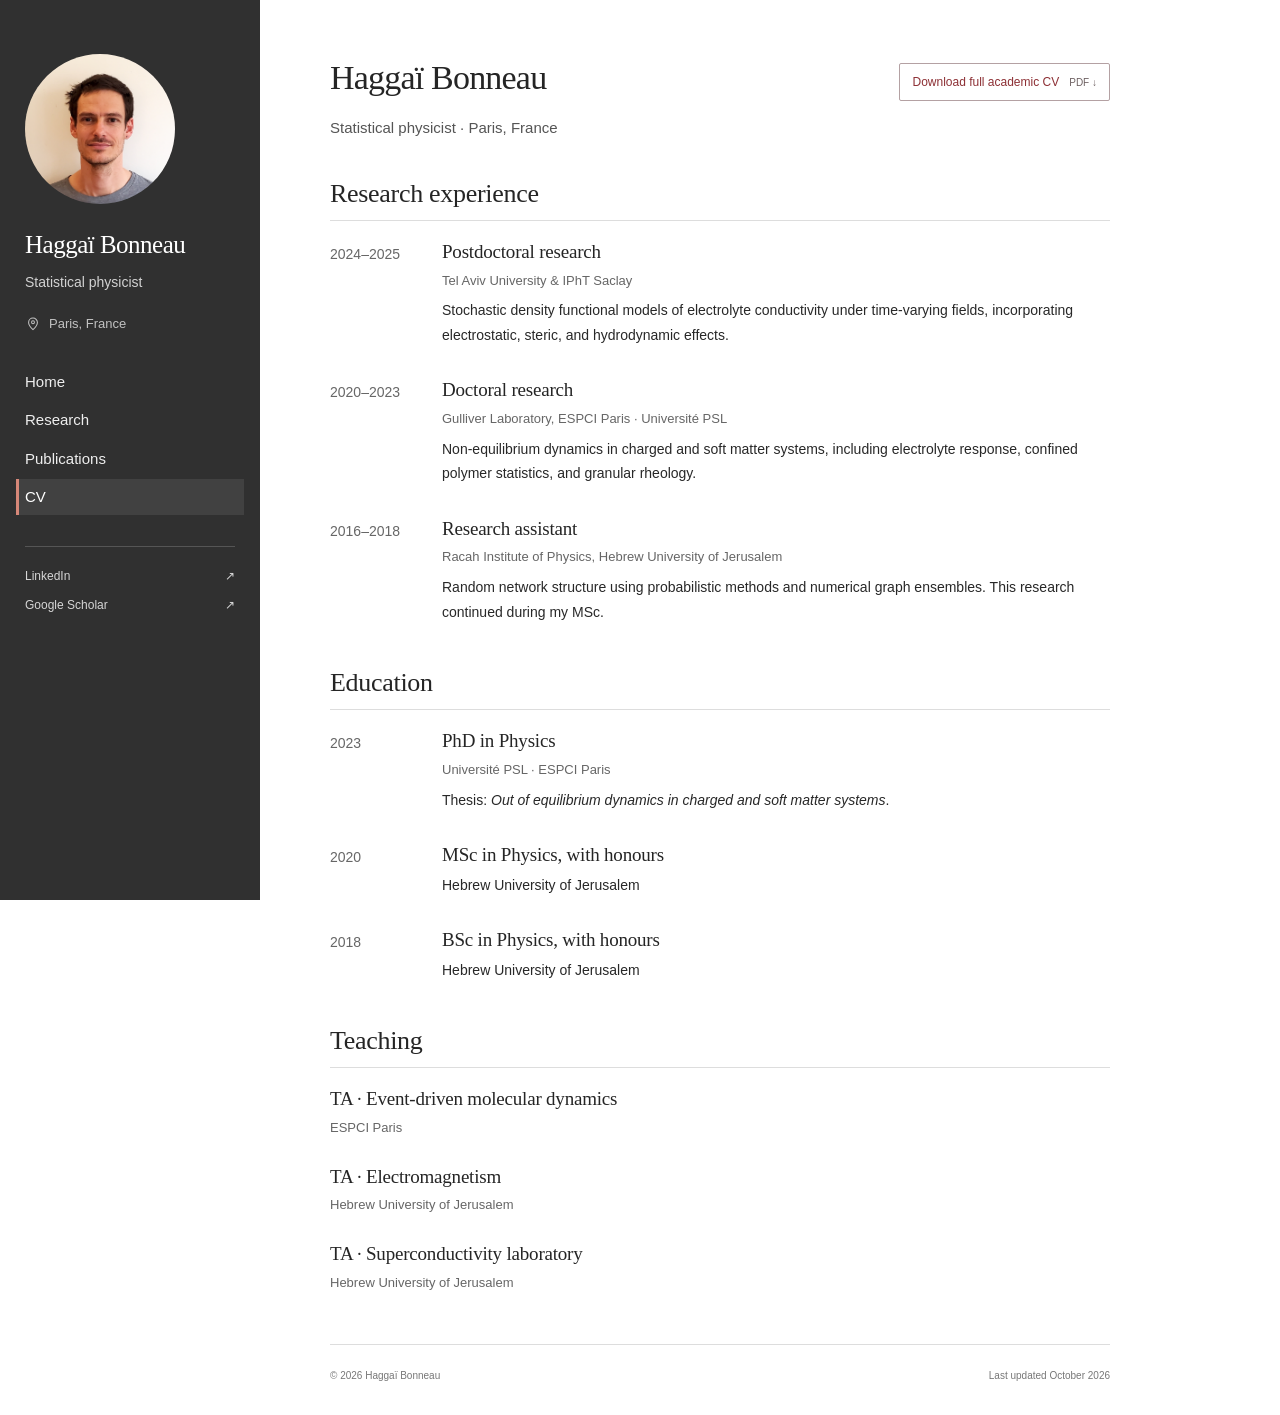
==== cv.html @ 11cf701d "Align desktop sidebar left and simplify teaching entries" ====
<!doctype html>
<html lang="en"><head><meta charset="utf-8"><meta name="viewport" content="width=device-width, initial-scale=1"><meta name="description" content="Haggaï Bonneau — physicist working on non-equilibrium statistical physics, stochastic processes, and soft matter. Research, publications, and CV."><meta name="theme-color" content="#303030"><title>Curriculum vitae | Haggaï Bonneau</title><link rel="icon" href="assets/favicon.svg" type="image/svg+xml"><link rel="stylesheet" href="style.css?v=20261020-sidebar-teaching"><link rel="canonical" href="https://haggai-bonneau.github.io/cv.html"><meta property="og:site_name" content="Haggaï Bonneau"><meta property="og:title" content="Curriculum vitae | Haggaï Bonneau"><meta property="og:url" content="https://haggai-bonneau.github.io/cv.html"><meta property="og:type" content="website"><meta property="og:image" content="https://haggai-bonneau.github.io/assets/portrait.jpg"><meta property="og:image:alt" content="Haggaï Bonneau"></head>
<body><a class="skip" href="#main">Skip to content</a><div class="site-shell"><aside class="sidebar"><a href="index.html" class="identity" aria-label="Haggaï Bonneau homepage"><img class="portrait" src="assets/portrait.jpg" width="1321" height="1331" alt="Haggaï Bonneau"><span class="name">Haggaï Bonneau</span></a><p class="role">Statistical physicist</p><p class="location"><svg viewBox="0 0 20 20" aria-hidden="true"><path d="M15.5 8c0 4-5.5 9-5.5 9S4.5 12 4.5 8a5.5 5.5 0 1 1 11 0Z"/><circle cx="10" cy="7.8" r="1.8"/></svg>Paris, France</p><nav aria-label="Main navigation"><a href="index.html">Home</a><a href="research.html">Research</a><a href="publications.html">Publications</a><a href="cv.html" aria-current="page">CV</a></nav><div class="sidebar-links"><a href="https://www.linkedin.com/in/haggai-bonneau" target="_blank" rel="noopener noreferrer">LinkedIn <span aria-hidden="true">↗</span></a><a href="https://scholar.google.com/citations?user=iTKDGOEAAAAJ&amp;hl=iw&amp;oi=ao" target="_blank" rel="noopener noreferrer">Google Scholar <span aria-hidden="true">↗</span></a></div></aside><div class="main-column"><main id="main"><section><div class="cv-heading"><h1>Haggaï Bonneau</h1><a class="download-button" href="assets/Haggai-Bonneau-Academic-CV.pdf" download="Haggai-Bonneau-Academic-CV.pdf">Download full academic CV <span class="pdf-label">PDF ↓</span></a></div><p class="intro">Statistical physicist · Paris, France<span class="print-contact"><br><a href="https://www.linkedin.com/in/haggai-bonneau">linkedin.com/in/haggai-bonneau</a></span></p><h2 class="cv-section">Research experience</h2><div class="timeline"><article><p class="period">2024–2025</p><div><h3>Postdoctoral research</h3><p class="institution">Tel Aviv University &amp; IPhT Saclay</p><p>Stochastic density functional models of electrolyte conductivity under time-varying fields, incorporating electrostatic, steric, and hydrodynamic effects.</p></div></article><article><p class="period">2020–2023</p><div><h3>Doctoral research</h3><p class="institution">Gulliver Laboratory, ESPCI Paris · Université PSL</p><p>Non-equilibrium dynamics in charged and soft matter systems, including electrolyte response, confined polymer statistics, and granular rheology.</p></div></article><article><p class="period">2016–2018</p><div><h3>Research assistant</h3><p class="institution">Racah Institute of Physics, Hebrew University of Jerusalem</p><p>Random network structure using probabilistic methods and numerical graph ensembles. This research continued during my MSc.</p></div></article></div><h2 class="cv-section">Education</h2><div class="timeline"><article><p class="period">2023</p><div><h3>PhD in Physics</h3><p class="institution">Université PSL · ESPCI Paris</p><p>Thesis: <i>Out of equilibrium dynamics in charged and soft matter systems</i>.</p></div></article><article><p class="period">2020</p><div><h3>MSc in Physics, with honours</h3><p>Hebrew University of Jerusalem</p></div></article><article><p class="period">2018</p><div><h3>BSc in Physics, with honours</h3><p>Hebrew University of Jerusalem</p></div></article></div><h2 class="cv-section">Teaching</h2><div class="timeline teaching-timeline"><article><div><h3>TA · Event-driven molecular dynamics</h3><p class="institution">ESPCI Paris</p></div></article><article><div><h3>TA · Electromagnetism</h3><p class="institution">Hebrew University of Jerusalem</p></div></article><article><div><h3>TA · Superconductivity laboratory</h3><p class="institution">Hebrew University of Jerusalem</p></div></article></div></section></main><footer><span>© 2026 Haggaï Bonneau</span><span>Last updated October 2026</span></footer></div></div><script src="script.js"></script></body></html>
---- style.css ----
:root{--ink:#303934;--muted:#6d756f;--accent:#35685d;--line:#e1e6e0;--paper:#fff;--side:#f6f8f5;--serif:Georgia,'Times New Roman',serif}*{box-sizing:border-box}html{scroll-behavior:smooth;scroll-padding-top:32px}body{margin:0;color:var(--ink);background:var(--paper);font-family:-apple-system,BlinkMacSystemFont,'Segoe UI',sans-serif;font-size:15px;line-height:1.75;-webkit-font-smoothing:antialiased}a{color:var(--accent);text-decoration-thickness:1px;text-underline-offset:4px}a:hover{color:#1b493d;text-decoration:underline}a:focus-visible,button:focus-visible{outline:2px solid var(--accent);outline-offset:5px;border-radius:2px}p{margin:0 0 17px}strong{font-weight:600}svg{display:block}.site-shell{display:grid;grid-template-columns:260px minmax(0,800px);max-width:1160px;margin:0 auto;min-height:100vh;padding:0 42px;gap:66px}.sidebar{position:sticky;top:0;align-self:start;padding:65px 30px 40px 22px;min-height:100vh;background:var(--side);border-left:1px solid #f0f2ed;border-right:1px solid #f0f2ed}.identity{display:block;color:var(--ink);text-decoration:none}.identity:hover{text-decoration:none}.avatar{position:relative;width:142px;height:142px;margin:0 0 25px;border:1px solid #d8e2d7;border-radius:50%;display:flex;align-items:center;justify-content:center;background:#eaf0e7;color:#52705c;font-family:var(--serif);font-size:48px;letter-spacing:-3px;box-shadow:0 0 0 7px #f0f4ed}.avatar:before,.avatar:after{content:'';position:absolute;border:1px solid #d9e3d5;border-radius:50%;inset:12px;transform:rotate(-25deg) scaleX(.63)}.avatar:after{transform:rotate(38deg) scaleX(.63)}.avatar span{position:absolute;right:20px;top:18px;width:7px;height:7px;background:#73927b;border-radius:50%}.name{font-family:var(--serif);font-size:25px;letter-spacing:-.5px;line-height:1.3;white-space:nowrap}.role{font-size:14px;color:#646f65;margin:7px 0 19px}.location{display:flex;align-items:center;gap:8px;font-size:13px;color:var(--muted);margin-bottom:26px}.location svg,.sidebar-links svg{width:16px;height:16px;stroke:currentColor;fill:none;stroke-width:1.3}.sidebar-links{border-top:1px solid var(--line);padding-top:19px;display:grid;gap:9px}.sidebar-links a{display:flex;gap:9px;align-items:center;font-size:13px;text-decoration:none}.sidebar-note{margin-top:38px;font-size:12px;color:#7d867c;line-height:1.9}.main-column{min-width:0}.topbar{height:99px;display:flex;justify-content:space-between;align-items:center;gap:20px;border-bottom:1px solid var(--line);margin-bottom:37px}nav{display:flex;gap:28px;align-self:stretch}nav a{position:relative;display:flex;align-items:center;font-size:13px;color:var(--muted);text-decoration:none}nav a[aria-current]{color:var(--accent);font-weight:600}nav a[aria-current]:after{content:'';position:absolute;bottom:-1px;height:2px;left:0;right:0;background:var(--accent)}.contact{font-size:12px;white-space:nowrap;text-decoration:none}.contact span{margin-left:4px}.eyebrow{font-size:10px;letter-spacing:1.8px;color:#738274;font-weight:600;margin:0 0 9px}h1,h2,h3{font-weight:400;color:#263c30}h1{font-family:var(--serif);font-size:38px;line-height:1.2;letter-spacing:-.8px;margin:0 0 22px}h2{font-family:var(--serif);font-size:26px;line-height:1.35;letter-spacing:-.3px;margin:0}h3{font-family:var(--serif);font-size:20px;line-height:1.4;margin:0 0 8px;letter-spacing:-.2px}.lead{font-size:18px;line-height:1.65;color:#445247;margin-bottom:17px}.about{margin-bottom:43px}.about p:not(.eyebrow){max-width:700px}.section-heading{display:flex;justify-content:space-between;align-items:baseline;gap:18px;border-bottom:1px solid var(--line);padding-bottom:12px;margin-bottom:8px}.section-heading>span{font-size:11px;color:#899087}.small-link{font-size:12px;text-decoration:none;white-space:nowrap}.research-row{display:grid;grid-template-columns:109px minmax(0,1fr);gap:25px;padding:24px 0;border-bottom:1px solid #edf0eb}.research-row:last-child{border:0;padding-bottom:0}.research-figure{display:flex;align-items:center;justify-content:center;width:109px;height:105px;border-radius:3px;background:#f6f8f3;margin-top:3px}.research-figure svg{width:100px;height:90px}.research-figure .guide{stroke:#dce4d6;stroke-width:1;stroke-dasharray:3 4;fill:none}.particles{fill:#e5ede1;stroke:#8aa38c;stroke-width:1}.marks,.arrow{stroke:#6b8a71;fill:none;stroke-width:1.2;stroke-linecap:round;stroke-linejoin:round}.chain{fill:none;stroke:#7f9c7d;stroke-width:2}.dots{fill:#698b6c}.edges{stroke:#bacbb2;fill:none;stroke-width:1.3}.nodes{fill:#8aa284;stroke:#f6f8f3;stroke-width:1.5}.research-row p{font-size:14px;line-height:1.75;margin-bottom:9px}.research-row .methods{font-size:11px;color:#7b8479;margin-bottom:7px}.research-row h3{font-size:19px}.research-row .small-link{font-size:11px}#research{margin-bottom:44px}.publication-list{list-style:none;padding:0;margin:0}.publication{padding:20px 0;border-bottom:1px solid #edf0eb}.publication:last-child{border-bottom:0}.paper-title{display:block;color:#355c4f;font-size:14px;line-height:1.6;font-weight:500;text-decoration:none}.publication p{font-size:12px;line-height:1.7;margin:4px 0 0}.authors{color:#6e756f}.authors strong{font-weight:600;color:#454f46}.journal{color:#83897f}.doi{font-size:10px;margin-left:5px;text-decoration:none}.intro{color:#687367;margin-bottom:35px}.year-heading{font-size:22px;margin-top:30px;padding-bottom:8px;border-bottom:1px solid var(--line)}footer{display:flex;justify-content:space-between;gap:15px;border-top:1px solid var(--line);margin-top:50px;padding:22px 0 30px;font-size:10px;color:#8a9187}.cv-heading{display:flex;justify-content:space-between;align-items:center;gap:20px}.cv-heading h1{margin-bottom:16px}.print-button{font-family:inherit;font-size:11px;color:var(--accent);border:1px solid #d2ded1;padding:9px 12px;border-radius:3px;background:#fff;cursor:pointer;white-space:nowrap}.print-button:hover{background:#f3f7f0}.cv-section{margin:35px 0 18px;padding-bottom:9px;border-bottom:1px solid var(--line)}.timeline article{display:grid;grid-template-columns:90px 1fr;gap:22px;margin-bottom:24px}.period{font-size:12px;color:var(--muted);padding-top:3px}.timeline h3{font-size:19px;margin-bottom:4px}.timeline p{font-size:14px;margin-bottom:6px}.timeline .institution{font-size:13px;color:var(--muted)}.skip{position:absolute;left:12px;top:-100px;z-index:10;background:#fff;padding:8px 14px}.skip:focus{top:10px}
@media(min-width:1400px){.site-shell{max-width:1200px;grid-template-columns:260px minmax(0,800px);gap:76px;padding:0 32px}}@media(max-width:1050px){.site-shell{padding:0 24px;grid-template-columns:220px minmax(0,1fr);gap:36px}.sidebar{padding-left:18px;padding-right:18px}.name{font-size:22px}nav{gap:22px}.contact{display:none}.section-heading>span{display:none}.research-row{gap:20px}}@media(max-width:700px){body{font-size:14px}.site-shell{display:block;padding:0 25px}.sidebar{position:static;min-height:0;padding:29px 0 24px;border:0;border-bottom:1px solid var(--line);background:none;display:grid;grid-template-columns:1fr;}.identity{padding-left:84px;position:relative;min-height:40px;display:flex;align-items:center}.avatar{position:absolute;left:3px;top:0;width:61px;height:61px;font-size:25px;box-shadow:0 0 0 4px #f0f4ed;margin:0;letter-spacing:-2px}.avatar:before,.avatar:after{inset:6px}.avatar span{width:4px;height:4px;right:8px;top:7px}.name{font-size:25px}.role{padding-left:84px;margin:0 0 17px;font-size:12px}.location{margin:0;font-size:12px;gap:5px}.sidebar-links{border:0;padding:0;display:flex;gap:17px;margin-top:10px}.sidebar-links a{font-size:12px;gap:6px}.sidebar-note{display:none}.topbar{height:64px;margin-bottom:29px}nav{width:100%;justify-content:space-between;gap:12px}nav a{font-size:12px}h1{font-size:33px;margin-bottom:19px}.eyebrow{font-size:9px;letter-spacing:1.4px}.lead{font-size:17px}h2{font-size:25px}.about{margin-bottom:33px}.research-row{grid-template-columns:65px minmax(0,1fr);gap:16px;padding:22px 0}.research-figure{width:65px;height:71px}.research-figure svg{width:61px;height:60px}.research-row h3{font-size:18px}.research-row p{font-size:13px}.research-row .methods{font-size:10px;line-height:1.8}.section-heading{gap:8px}.section-heading .small-link{font-size:10px}.paper-title{font-size:13px}.publication p{font-size:11px}footer{font-size:9px;margin-top:35px}.cv-heading{display:block}.print-button{margin-bottom:16px}.timeline article{grid-template-columns:72px minmax(0,1fr);gap:12px}.timeline h3{font-size:18px}.timeline p{font-size:13px}}
@media(prefers-reduced-motion:reduce){html{scroll-behavior:auto}}@media print{@page{size:A4;margin:17mm}body{font-size:10pt;line-height:1.5}.site-shell{display:block;padding:0;max-width:none}.sidebar,.topbar,footer,.print-button,.no-print,.skip{display:none}.main-column{width:100%}h1{font-size:27pt}h2,.cv-section{font-size:16pt;margin-top:20px}.intro{margin-bottom:20px}.timeline article{margin-bottom:14px;break-inside:avoid}.timeline p{font-size:10pt}.publication{padding:10px 0;break-inside:avoid}.paper-title{font-size:10pt}.publication p{font-size:9pt}a{color:inherit;text-decoration:none}.doi{display:none}h2,h3{break-after:avoid}}

/* Second draft: charcoal navigation and a single burgundy accent. */
:root{--ink:#282828;--muted:#666;--accent:#8d3035;--line:#ddd;--paper:#fff;--side:#303030}h1,h2,h3{color:#252525}.site-shell{max-width:1200px;grid-template-columns:260px minmax(0,780px);gap:70px;padding:0 32px}.sidebar{background:#303030;color:#fff;border:0;padding:54px 25px 35px;min-height:100vh}.identity,.identity:hover{color:white}.name{font-size:25px;white-space:normal}.avatar{width:120px;height:120px;border:1px solid #777;border-radius:0;box-shadow:none;background:none;color:#eee;font-size:48px;margin-bottom:26px}.avatar:before,.avatar:after,.avatar span{display:none}.role{color:#d2d2d2;margin-top:8px}.location{color:#c1c1c1;margin-bottom:28px}.sidebar nav{display:flex;flex-direction:column;gap:3px;align-items:stretch;margin:0 -9px}.sidebar nav a{font-size:15px;color:#eee;padding:5px 9px;line-height:1.7;display:block}.sidebar nav a:hover{background:#3c3c3c;color:#fff;text-decoration:none}.sidebar nav a[aria-current]{color:#fff;background:#414141;border-left:3px solid #d68778;padding-left:6px;font-weight:400}.sidebar nav a[aria-current]:after{display:none}.sidebar-links{border-top:1px solid #555;margin-top:31px;padding-top:19px}.sidebar-links a{color:#d6d6d6;font-size:12px;overflow-wrap:anywhere}.main-column{padding-top:58px}h1{font-size:37px;margin-bottom:27px}.about p{margin-bottom:21px}.about{max-width:720px}.intro{color:#555}.research-row.text-only{display:block;padding:22px 0 24px}.research-row h2{font-size:25px;margin-bottom:10px}.research-row p{font-size:15px}.research-row .methods{font-size:12px;color:#666}.paper-title{color:var(--accent)}.publication .authors{color:#555}.publication .journal{color:#666}.doi{display:none}.cv-heading{align-items:flex-start}.print-button{border-color:#bbb;color:var(--accent)}footer{color:#777;margin-top:50px}.year-heading{margin-top:32px}.avatar{font-family:Georgia,serif;letter-spacing:0}
@media(max-width:1050px){.site-shell{grid-template-columns:220px minmax(0,1fr);gap:38px;padding:0 24px}.sidebar{padding-left:19px;padding-right:19px}.sidebar-links a{font-size:11px}.name{font-size:23px}}
@media(max-width:700px){.site-shell{display:block;padding:0}.sidebar{padding:27px 24px 23px;min-height:0;display:block}.identity{padding-left:0;min-height:0}.avatar{display:none}.name{font-size:28px}.role{padding:0;margin:3px 0 10px;font-size:13px}.location{font-size:12px;margin:0 0 16px}.sidebar nav{flex-direction:row;flex-wrap:wrap;gap:5px 10px;margin:0 -6px}.sidebar nav a{font-size:13px;padding:3px 6px}.sidebar nav a[aria-current]{border-left:0;border-bottom:2px solid #d68778;padding:3px 6px}.sidebar-links{padding-top:12px;margin-top:15px}.sidebar-links a{font-size:12px}.main-column{padding:30px 24px 0}.research-row.text-only{display:block}h1{font-size:32px}footer{font-size:9px}.cv-heading{display:block}}
@media print{.site-shell{display:block;padding:0}.main-column{padding:0}.sidebar{display:none}h1{font-size:27pt}}

/* Original research figures selected by the author. */
.home-research{margin:33px 0 35px;max-width:660px}.home-research img{display:block;width:100%;height:auto}.home-research a{display:block}.home-research figcaption,.topic-figure figcaption{font-size:12px;line-height:1.65;color:#5e5e5e;margin-top:12px}.figure-source{display:block;font-size:10px;color:#777;margin-top:3px}.research-intro{margin-bottom:30px}.research-topic{padding:27px 0 34px;border-bottom:1px solid var(--line);scroll-margin-top:28px}.research-topic:last-child{border:0;padding-bottom:0}.research-topic h2{font-size:25px;margin-bottom:18px}.topic-content{display:grid;grid-template-columns:minmax(0,1fr) 260px;gap:30px;align-items:start}.topic-description p{font-size:14px;line-height:1.8;margin-bottom:17px}.topic-figure{margin:0;min-width:0}.topic-figure img{display:block;width:100%;height:auto;max-height:305px;object-fit:contain;object-position:center top}.topic-figure a{display:block}.topic-figure figcaption{font-size:11px}.topic-figure .figure-source{font-size:9px}.topic-figure a:focus-visible{outline-offset:6px}@media(max-width:1100px){.topic-content{grid-template-columns:minmax(0,1fr) 210px;gap:22px}}@media(max-width:900px){.topic-content{display:block}.topic-figure{max-width:350px;margin:22px auto 0}.topic-figure img{max-height:330px}.topic-description p{font-size:14px}}@media(max-width:700px){.home-research{margin:27px -8px}.home-research figcaption{margin-left:8px;margin-right:8px;font-size:11px}.research-topic h2{font-size:23px}.topic-figure{max-width:360px}.figure-source{font-size:9px}}@media print{.home-research,.topic-figure{break-inside:avoid}.topic-figure img{max-height:220px}}

.print-contact{display:none}@media print{.print-contact{display:inline}}

/* Portrait and the reviewed academic CV. */
.portrait{display:block;width:150px;height:150px;object-fit:cover;object-position:50% 46%;border-radius:50%;margin:0 0 25px}.identity{padding-left:0}.download-button{display:inline-flex;align-items:center;gap:10px;border:1px solid #b4a1a3;border-radius:2px;padding:9px 12px;color:var(--accent);font-size:12px;text-decoration:none;white-space:nowrap;line-height:1.5}.download-button:hover{background:#faf7f7;text-decoration:none}.pdf-label{font-size:10px;color:#6e6162}.teaching-details{padding-left:17px;margin:12px 0 0}.teaching-details li{font-size:14px;line-height:1.8;margin-bottom:13px}.personal-note{padding-top:20px;border-top:1px solid var(--line);margin-top:28px;color:#535353}.cv-heading h1{font-size:34px}.cv-heading{gap:15px}.sidebar-links{display:grid;gap:8px}.sidebar-links a{justify-content:space-between}.cv-heading .download-button{margin-top:5px}@media(max-width:1100px){.cv-heading{display:block}.cv-heading .download-button{margin:0 0 19px}.portrait{width:140px;height:140px}}@media(max-width:700px){.identity{display:flex;min-height:84px;padding-left:104px}.portrait{position:absolute;left:0;top:0;width:82px;height:82px;margin:0}.name{font-size:26px}.role{padding-left:104px;margin:-25px 0 26px;font-size:12px;position:relative;pointer-events:none}.location{margin-top:0}.download-button{font-size:12px}.teaching-details li{font-size:13px}.personal-note{font-size:13px}.cv-heading h1{font-size:32px}.sidebar{padding-top:25px}.sidebar-links a{justify-content:flex-start;gap:6px}}@media print{.download-button{display:none}.portrait{display:none}}

/* Keep the photo, navigation, and profile links on the left at every screen width. */
@media screen and (max-width:700px){
.site-shell{display:grid;grid-template-columns:150px minmax(0,1fr);gap:24px;padding:0 16px;min-height:100vh}
.sidebar{display:block;position:sticky;top:0;align-self:start;min-height:100vh;padding:32px 14px 25px;background:#303030}
.identity{display:block;position:static;min-height:0;padding:0}
.portrait{position:static;width:112px;height:112px;margin:0 0 23px;border-radius:50%}
.name{font-size:21px;line-height:1.35;display:block}
.role{position:static;padding:0;margin:8px 0 19px;font-size:12px;line-height:1.6;pointer-events:auto}
.location{font-size:11px;margin:0 0 22px;gap:5px}
.location svg{width:13px;height:13px;flex-shrink:0}
.sidebar nav{display:flex;flex-direction:column;flex-wrap:nowrap;align-items:stretch;gap:4px;width:auto;margin:0 -6px}
.sidebar nav a{display:block;padding:5px 6px;font-size:13px;line-height:1.7}
.sidebar nav a[aria-current]{padding:5px 6px 5px 3px;border-left:3px solid #d68778;border-bottom:0;background:#414141}
.sidebar-links{display:grid;gap:10px;border-top:1px solid #555;margin:27px 0 0;padding:17px 0 0}
.sidebar-links a{font-size:11px;gap:5px;justify-content:space-between;line-height:1.6}
.main-column{min-width:0;padding:34px 0 0}
h1,.cv-heading h1{font-size:29px;line-height:1.25}
h2{font-size:23px}.research-topic h2{font-size:21px}
.home-research{margin:25px 0 29px}.home-research figcaption{margin-left:0;margin-right:0;font-size:10px}
.topic-figure figcaption{font-size:10px}.figure-source{font-size:9px}
.download-button{max-width:100%;white-space:normal;align-items:center;font-size:11px;padding:8px 9px}
.pdf-label{flex-shrink:0;font-size:9px}
footer{flex-direction:column;align-items:flex-start;gap:3px;font-size:9px}
}
@media screen and (max-width:450px){
.site-shell{grid-template-columns:125px minmax(0,1fr);gap:16px;padding:0 12px}
.sidebar{padding:27px 10px 24px}.portrait{width:94px;height:94px;margin-bottom:20px}
.name{font-size:19px}.role{font-size:11px}.location{font-size:10px;align-items:flex-start}
.sidebar nav a{font-size:12px}.sidebar-links a{font-size:10px}
.main-column{padding-top:30px}body{font-size:13px}h1,.cv-heading h1{font-size:27px}
.timeline article{display:block}.timeline .period{margin-bottom:5px;font-size:11px}
.timeline h3{font-size:17px}.timeline p,.teaching-details li{font-size:12px}
.research-topic h2{font-size:20px}.topic-description p{font-size:13px}
.personal-note{font-size:12px}.publication p{font-size:10px}
}

/* Anchor the desktop sidebar to the browser's left edge. */
@media screen and (min-width:701px){
.site-shell{margin-left:0;margin-right:auto;padding-left:0}
}
.teaching-timeline article{display:block}
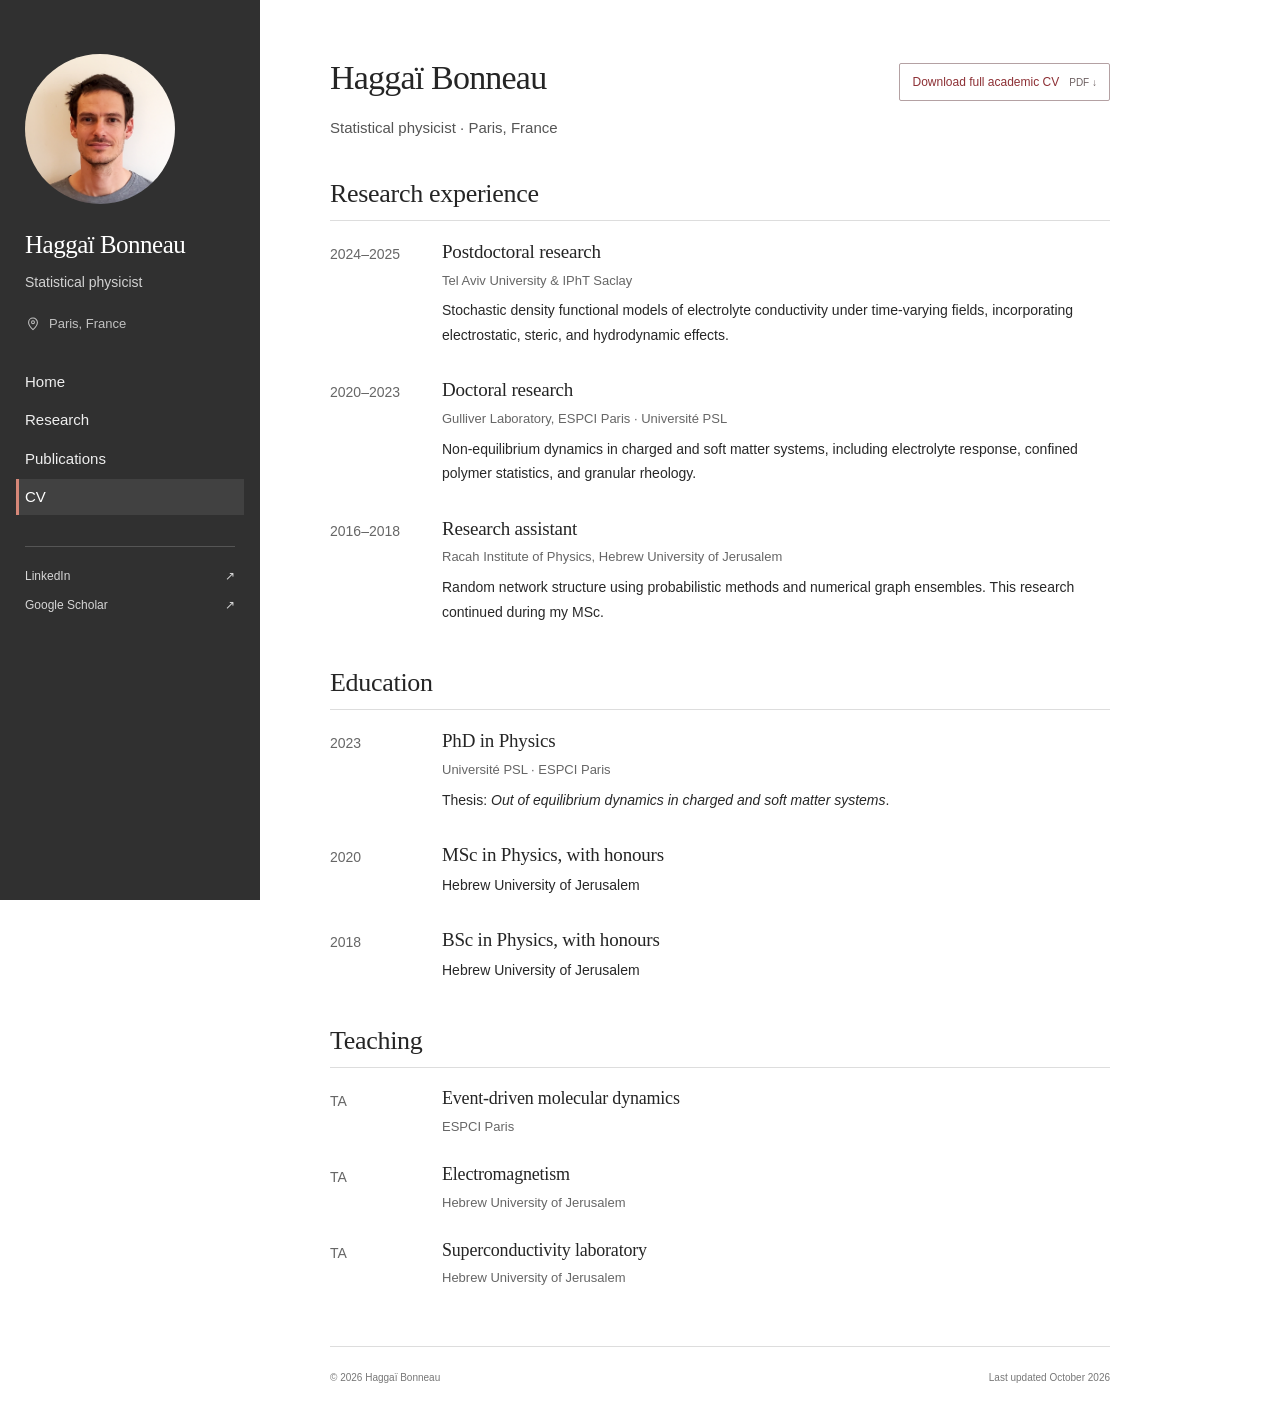
==== commit 731ed481: "Refine teaching section alignment and typography" ====
--- a/cv.html
+++ b/cv.html
@@ -1,3 +1,3 @@
 <!doctype html>
-<html lang="en"><head><meta charset="utf-8"><meta name="viewport" content="width=device-width, initial-scale=1"><meta name="description" content="Haggaï Bonneau — physicist working on non-equilibrium statistical physics, stochastic processes, and soft matter. Research, publications, and CV."><meta name="theme-color" content="#303030"><title>Curriculum vitae | Haggaï Bonneau</title><link rel="icon" href="assets/favicon.svg" type="image/svg+xml"><link rel="stylesheet" href="style.css?v=20261020-sidebar-teaching"><link rel="canonical" href="https://haggai-bonneau.github.io/cv.html"><meta property="og:site_name" content="Haggaï Bonneau"><meta property="og:title" content="Curriculum vitae | Haggaï Bonneau"><meta property="og:url" content="https://haggai-bonneau.github.io/cv.html"><meta property="og:type" content="website"><meta property="og:image" content="https://haggai-bonneau.github.io/assets/portrait.jpg"><meta property="og:image:alt" content="Haggaï Bonneau"></head>
-<body><a class="skip" href="#main">Skip to content</a><div class="site-shell"><aside class="sidebar"><a href="index.html" class="identity" aria-label="Haggaï Bonneau homepage"><img class="portrait" src="assets/portrait.jpg" width="1321" height="1331" alt="Haggaï Bonneau"><span class="name">Haggaï Bonneau</span></a><p class="role">Statistical physicist</p><p class="location"><svg viewBox="0 0 20 20" aria-hidden="true"><path d="M15.5 8c0 4-5.5 9-5.5 9S4.5 12 4.5 8a5.5 5.5 0 1 1 11 0Z"/><circle cx="10" cy="7.8" r="1.8"/></svg>Paris, France</p><nav aria-label="Main navigation"><a href="index.html">Home</a><a href="research.html">Research</a><a href="publications.html">Publications</a><a href="cv.html" aria-current="page">CV</a></nav><div class="sidebar-links"><a href="https://www.linkedin.com/in/haggai-bonneau" target="_blank" rel="noopener noreferrer">LinkedIn <span aria-hidden="true">↗</span></a><a href="https://scholar.google.com/citations?user=iTKDGOEAAAAJ&amp;hl=iw&amp;oi=ao" target="_blank" rel="noopener noreferrer">Google Scholar <span aria-hidden="true">↗</span></a></div></aside><div class="main-column"><main id="main"><section><div class="cv-heading"><h1>Haggaï Bonneau</h1><a class="download-button" href="assets/Haggai-Bonneau-Academic-CV.pdf" download="Haggai-Bonneau-Academic-CV.pdf">Download full academic CV <span class="pdf-label">PDF ↓</span></a></div><p class="intro">Statistical physicist · Paris, France<span class="print-contact"><br><a href="https://www.linkedin.com/in/haggai-bonneau">linkedin.com/in/haggai-bonneau</a></span></p><h2 class="cv-section">Research experience</h2><div class="timeline"><article><p class="period">2024–2025</p><div><h3>Postdoctoral research</h3><p class="institution">Tel Aviv University &amp; IPhT Saclay</p><p>Stochastic density functional models of electrolyte conductivity under time-varying fields, incorporating electrostatic, steric, and hydrodynamic effects.</p></div></article><article><p class="period">2020–2023</p><div><h3>Doctoral research</h3><p class="institution">Gulliver Laboratory, ESPCI Paris · Université PSL</p><p>Non-equilibrium dynamics in charged and soft matter systems, including electrolyte response, confined polymer statistics, and granular rheology.</p></div></article><article><p class="period">2016–2018</p><div><h3>Research assistant</h3><p class="institution">Racah Institute of Physics, Hebrew University of Jerusalem</p><p>Random network structure using probabilistic methods and numerical graph ensembles. This research continued during my MSc.</p></div></article></div><h2 class="cv-section">Education</h2><div class="timeline"><article><p class="period">2023</p><div><h3>PhD in Physics</h3><p class="institution">Université PSL · ESPCI Paris</p><p>Thesis: <i>Out of equilibrium dynamics in charged and soft matter systems</i>.</p></div></article><article><p class="period">2020</p><div><h3>MSc in Physics, with honours</h3><p>Hebrew University of Jerusalem</p></div></article><article><p class="period">2018</p><div><h3>BSc in Physics, with honours</h3><p>Hebrew University of Jerusalem</p></div></article></div><h2 class="cv-section">Teaching</h2><div class="timeline teaching-timeline"><article><div><h3>TA · Event-driven molecular dynamics</h3><p class="institution">ESPCI Paris</p></div></article><article><div><h3>TA · Electromagnetism</h3><p class="institution">Hebrew University of Jerusalem</p></div></article><article><div><h3>TA · Superconductivity laboratory</h3><p class="institution">Hebrew University of Jerusalem</p></div></article></div></section></main><footer><span>© 2026 Haggaï Bonneau</span><span>Last updated October 2026</span></footer></div></div><script src="script.js"></script></body></html>+<html lang="en"><head><meta charset="utf-8"><meta name="viewport" content="width=device-width, initial-scale=1"><meta name="description" content="Haggaï Bonneau — physicist working on non-equilibrium statistical physics, stochastic processes, and soft matter. Research, publications, and CV."><meta name="theme-color" content="#303030"><title>Curriculum vitae | Haggaï Bonneau</title><link rel="icon" href="data:,"><link rel="stylesheet" href="style.css?v=20261020-refined-teaching"><link rel="canonical" href="https://haggai-bonneau.github.io/cv.html"><meta property="og:site_name" content="Haggaï Bonneau"><meta property="og:title" content="Curriculum vitae | Haggaï Bonneau"><meta property="og:url" content="https://haggai-bonneau.github.io/cv.html"><meta property="og:type" content="website"><meta property="og:image" content="https://haggai-bonneau.github.io/assets/portrait.jpg"><meta property="og:image:alt" content="Haggaï Bonneau"></head>
+<body><a class="skip" href="#main">Skip to content</a><div class="site-shell"><aside class="sidebar"><a href="index.html" class="identity" aria-label="Haggaï Bonneau homepage"><img class="portrait" src="assets/portrait.jpg" width="1321" height="1331" alt="Haggaï Bonneau"><span class="name">Haggaï Bonneau</span></a><p class="role">Statistical physicist</p><p class="location"><svg viewBox="0 0 20 20" aria-hidden="true"><path d="M15.5 8c0 4-5.5 9-5.5 9S4.5 12 4.5 8a5.5 5.5 0 1 1 11 0Z"/><circle cx="10" cy="7.8" r="1.8"/></svg>Paris, France</p><nav aria-label="Main navigation"><a href="index.html">Home</a><a href="research.html">Research</a><a href="publications.html">Publications</a><a href="cv.html" aria-current="page">CV</a></nav><div class="sidebar-links"><a href="https://www.linkedin.com/in/haggai-bonneau" target="_blank" rel="noopener noreferrer">LinkedIn <span aria-hidden="true">↗</span></a><a href="https://scholar.google.com/citations?user=iTKDGOEAAAAJ&amp;hl=iw&amp;oi=ao" target="_blank" rel="noopener noreferrer">Google Scholar <span aria-hidden="true">↗</span></a></div></aside><div class="main-column"><main id="main"><section><div class="cv-heading"><h1>Haggaï Bonneau</h1><a class="download-button" href="assets/Haggai-Bonneau-Academic-CV.pdf" download="Haggai-Bonneau-Academic-CV.pdf">Download full academic CV <span class="pdf-label">PDF ↓</span></a></div><p class="intro">Statistical physicist · Paris, France<span class="print-contact"><br><a href="https://www.linkedin.com/in/haggai-bonneau">linkedin.com/in/haggai-bonneau</a></span></p><h2 class="cv-section">Research experience</h2><div class="timeline"><article><p class="period">2024–2025</p><div><h3>Postdoctoral research</h3><p class="institution">Tel Aviv University &amp; IPhT Saclay</p><p>Stochastic density functional models of electrolyte conductivity under time-varying fields, incorporating electrostatic, steric, and hydrodynamic effects.</p></div></article><article><p class="period">2020–2023</p><div><h3>Doctoral research</h3><p class="institution">Gulliver Laboratory, ESPCI Paris · Université PSL</p><p>Non-equilibrium dynamics in charged and soft matter systems, including electrolyte response, confined polymer statistics, and granular rheology.</p></div></article><article><p class="period">2016–2018</p><div><h3>Research assistant</h3><p class="institution">Racah Institute of Physics, Hebrew University of Jerusalem</p><p>Random network structure using probabilistic methods and numerical graph ensembles. This research continued during my MSc.</p></div></article></div><h2 class="cv-section">Education</h2><div class="timeline"><article><p class="period">2023</p><div><h3>PhD in Physics</h3><p class="institution">Université PSL · ESPCI Paris</p><p>Thesis: <i>Out of equilibrium dynamics in charged and soft matter systems</i>.</p></div></article><article><p class="period">2020</p><div><h3>MSc in Physics, with honours</h3><p>Hebrew University of Jerusalem</p></div></article><article><p class="period">2018</p><div><h3>BSc in Physics, with honours</h3><p>Hebrew University of Jerusalem</p></div></article></div><h2 class="cv-section">Teaching</h2><div class="timeline teaching-timeline"><article><p class="period teaching-role" aria-label="Teaching assistant">TA</p><div><h3>Event-driven molecular dynamics</h3><p class="institution">ESPCI Paris</p></div></article><article><p class="period teaching-role" aria-label="Teaching assistant">TA</p><div><h3>Electromagnetism</h3><p class="institution">Hebrew University of Jerusalem</p></div></article><article><p class="period teaching-role" aria-label="Teaching assistant">TA</p><div><h3>Superconductivity laboratory</h3><p class="institution">Hebrew University of Jerusalem</p></div></article></div></section></main><footer><span>© 2026 Haggaï Bonneau</span><span>Last updated October 2026</span></footer></div></div><script src="script.js"></script></body></html>
--- a/style.css
+++ b/style.css
@@ -56,4 +56,6 @@
 @media screen and (min-width:701px){
 .site-shell{margin-left:0;margin-right:auto;padding-left:0}
 }
-.teaching-timeline article{display:block}
+.teaching-timeline article{margin-bottom:18px}
+.teaching-timeline h3{font-size:18px;line-height:1.4}
+@media screen and (max-width:700px){.teaching-timeline h3{font-size:17px}}
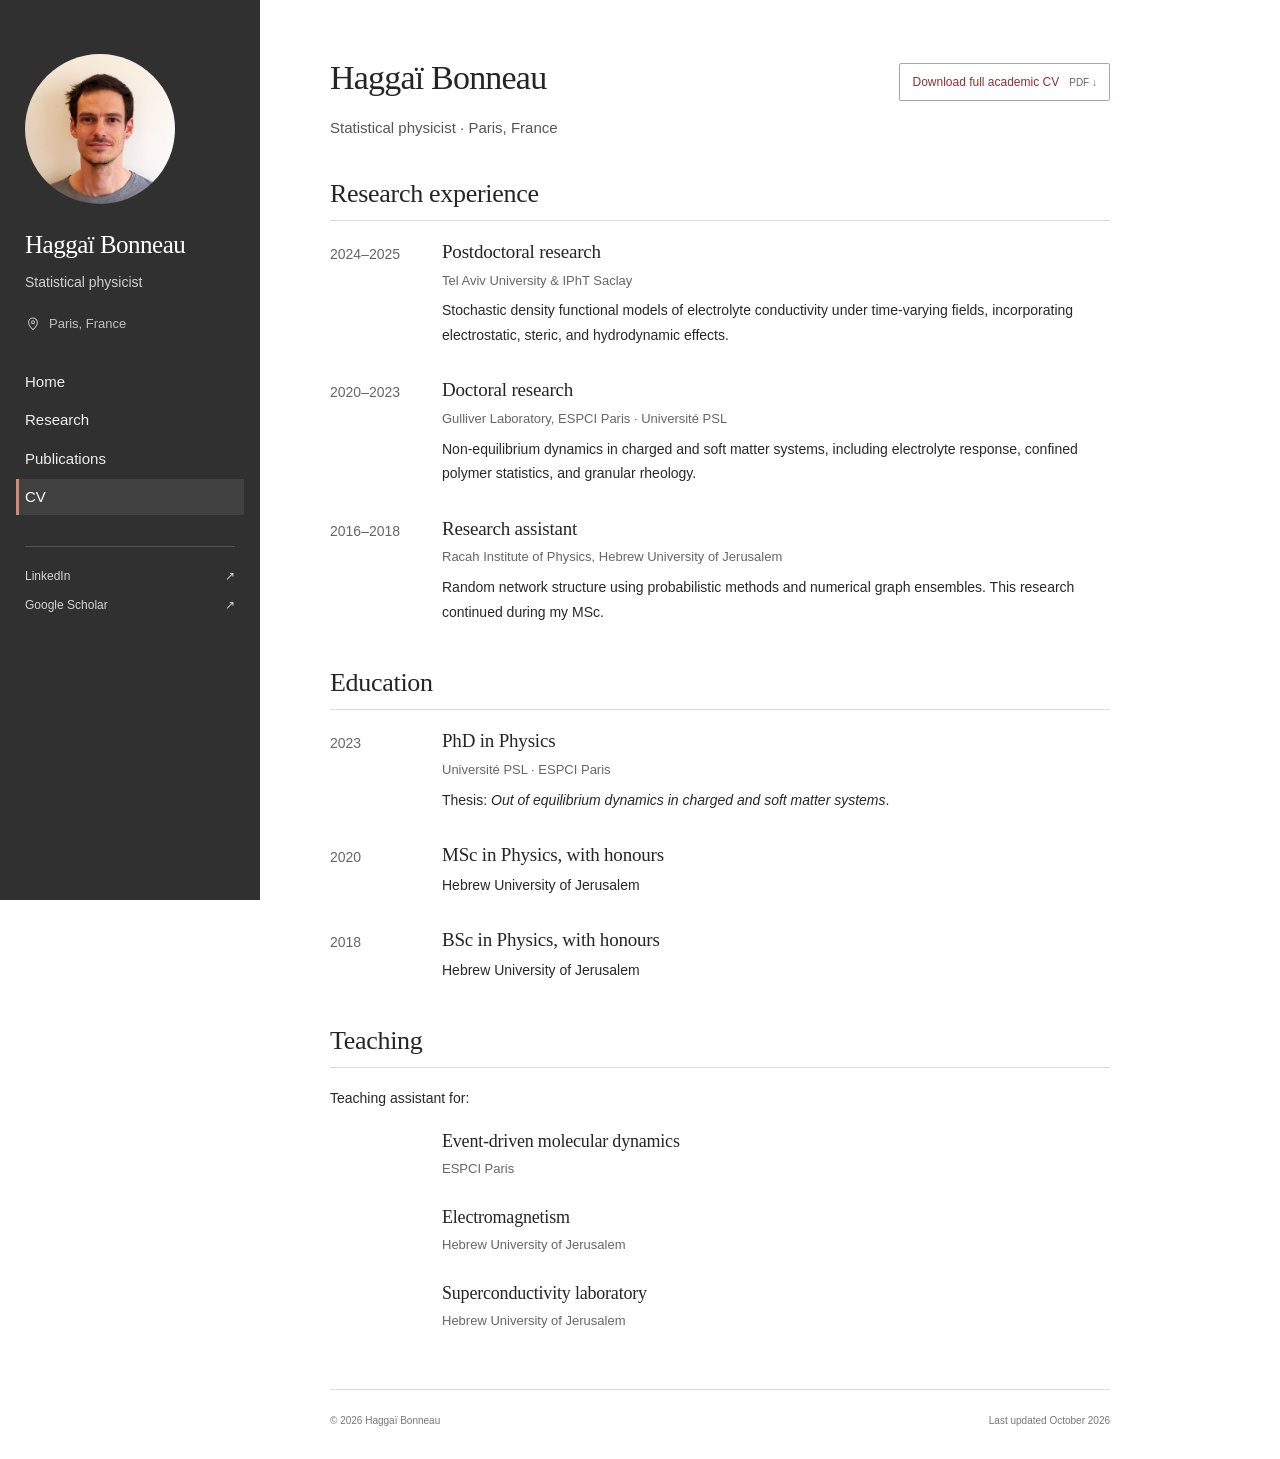
==== commit 1bee313c: "Introduce teaching courses with a single role label" ====
--- a/cv.html
+++ b/cv.html
@@ -1,3 +1,3 @@
 <!doctype html>
-<html lang="en"><head><meta charset="utf-8"><meta name="viewport" content="width=device-width, initial-scale=1"><meta name="description" content="Haggaï Bonneau — physicist working on non-equilibrium statistical physics, stochastic processes, and soft matter. Research, publications, and CV."><meta name="theme-color" content="#303030"><title>Curriculum vitae | Haggaï Bonneau</title><link rel="icon" href="data:,"><link rel="stylesheet" href="style.css?v=20261020-refined-teaching"><link rel="canonical" href="https://haggai-bonneau.github.io/cv.html"><meta property="og:site_name" content="Haggaï Bonneau"><meta property="og:title" content="Curriculum vitae | Haggaï Bonneau"><meta property="og:url" content="https://haggai-bonneau.github.io/cv.html"><meta property="og:type" content="website"><meta property="og:image" content="https://haggai-bonneau.github.io/assets/portrait.jpg"><meta property="og:image:alt" content="Haggaï Bonneau"></head>
-<body><a class="skip" href="#main">Skip to content</a><div class="site-shell"><aside class="sidebar"><a href="index.html" class="identity" aria-label="Haggaï Bonneau homepage"><img class="portrait" src="assets/portrait.jpg" width="1321" height="1331" alt="Haggaï Bonneau"><span class="name">Haggaï Bonneau</span></a><p class="role">Statistical physicist</p><p class="location"><svg viewBox="0 0 20 20" aria-hidden="true"><path d="M15.5 8c0 4-5.5 9-5.5 9S4.5 12 4.5 8a5.5 5.5 0 1 1 11 0Z"/><circle cx="10" cy="7.8" r="1.8"/></svg>Paris, France</p><nav aria-label="Main navigation"><a href="index.html">Home</a><a href="research.html">Research</a><a href="publications.html">Publications</a><a href="cv.html" aria-current="page">CV</a></nav><div class="sidebar-links"><a href="https://www.linkedin.com/in/haggai-bonneau" target="_blank" rel="noopener noreferrer">LinkedIn <span aria-hidden="true">↗</span></a><a href="https://scholar.google.com/citations?user=iTKDGOEAAAAJ&amp;hl=iw&amp;oi=ao" target="_blank" rel="noopener noreferrer">Google Scholar <span aria-hidden="true">↗</span></a></div></aside><div class="main-column"><main id="main"><section><div class="cv-heading"><h1>Haggaï Bonneau</h1><a class="download-button" href="assets/Haggai-Bonneau-Academic-CV.pdf" download="Haggai-Bonneau-Academic-CV.pdf">Download full academic CV <span class="pdf-label">PDF ↓</span></a></div><p class="intro">Statistical physicist · Paris, France<span class="print-contact"><br><a href="https://www.linkedin.com/in/haggai-bonneau">linkedin.com/in/haggai-bonneau</a></span></p><h2 class="cv-section">Research experience</h2><div class="timeline"><article><p class="period">2024–2025</p><div><h3>Postdoctoral research</h3><p class="institution">Tel Aviv University &amp; IPhT Saclay</p><p>Stochastic density functional models of electrolyte conductivity under time-varying fields, incorporating electrostatic, steric, and hydrodynamic effects.</p></div></article><article><p class="period">2020–2023</p><div><h3>Doctoral research</h3><p class="institution">Gulliver Laboratory, ESPCI Paris · Université PSL</p><p>Non-equilibrium dynamics in charged and soft matter systems, including electrolyte response, confined polymer statistics, and granular rheology.</p></div></article><article><p class="period">2016–2018</p><div><h3>Research assistant</h3><p class="institution">Racah Institute of Physics, Hebrew University of Jerusalem</p><p>Random network structure using probabilistic methods and numerical graph ensembles. This research continued during my MSc.</p></div></article></div><h2 class="cv-section">Education</h2><div class="timeline"><article><p class="period">2023</p><div><h3>PhD in Physics</h3><p class="institution">Université PSL · ESPCI Paris</p><p>Thesis: <i>Out of equilibrium dynamics in charged and soft matter systems</i>.</p></div></article><article><p class="period">2020</p><div><h3>MSc in Physics, with honours</h3><p>Hebrew University of Jerusalem</p></div></article><article><p class="period">2018</p><div><h3>BSc in Physics, with honours</h3><p>Hebrew University of Jerusalem</p></div></article></div><h2 class="cv-section">Teaching</h2><div class="timeline teaching-timeline"><article><p class="period teaching-role" aria-label="Teaching assistant">TA</p><div><h3>Event-driven molecular dynamics</h3><p class="institution">ESPCI Paris</p></div></article><article><p class="period teaching-role" aria-label="Teaching assistant">TA</p><div><h3>Electromagnetism</h3><p class="institution">Hebrew University of Jerusalem</p></div></article><article><p class="period teaching-role" aria-label="Teaching assistant">TA</p><div><h3>Superconductivity laboratory</h3><p class="institution">Hebrew University of Jerusalem</p></div></article></div></section></main><footer><span>© 2026 Haggaï Bonneau</span><span>Last updated October 2026</span></footer></div></div><script src="script.js"></script></body></html>+<html lang="en"><head><meta charset="utf-8"><meta name="viewport" content="width=device-width, initial-scale=1"><meta name="description" content="Haggaï Bonneau — physicist working on non-equilibrium statistical physics, stochastic processes, and soft matter. Research, publications, and CV."><meta name="theme-color" content="#303030"><title>Curriculum vitae | Haggaï Bonneau</title><link rel="icon" href="data:,"><link rel="stylesheet" href="style.css?v=20261020-teaching-intro"><link rel="canonical" href="https://haggai-bonneau.github.io/cv.html"><meta property="og:site_name" content="Haggaï Bonneau"><meta property="og:title" content="Curriculum vitae | Haggaï Bonneau"><meta property="og:url" content="https://haggai-bonneau.github.io/cv.html"><meta property="og:type" content="website"><meta property="og:image" content="https://haggai-bonneau.github.io/assets/portrait.jpg"><meta property="og:image:alt" content="Haggaï Bonneau"></head>
+<body><a class="skip" href="#main">Skip to content</a><div class="site-shell"><aside class="sidebar"><a href="index.html" class="identity" aria-label="Haggaï Bonneau homepage"><img class="portrait" src="assets/portrait.jpg" width="1321" height="1331" alt="Haggaï Bonneau"><span class="name">Haggaï Bonneau</span></a><p class="role">Statistical physicist</p><p class="location"><svg viewBox="0 0 20 20" aria-hidden="true"><path d="M15.5 8c0 4-5.5 9-5.5 9S4.5 12 4.5 8a5.5 5.5 0 1 1 11 0Z"/><circle cx="10" cy="7.8" r="1.8"/></svg>Paris, France</p><nav aria-label="Main navigation"><a href="index.html">Home</a><a href="research.html">Research</a><a href="publications.html">Publications</a><a href="cv.html" aria-current="page">CV</a></nav><div class="sidebar-links"><a href="https://www.linkedin.com/in/haggai-bonneau" target="_blank" rel="noopener noreferrer">LinkedIn <span aria-hidden="true">↗</span></a><a href="https://scholar.google.com/citations?user=iTKDGOEAAAAJ&amp;hl=iw&amp;oi=ao" target="_blank" rel="noopener noreferrer">Google Scholar <span aria-hidden="true">↗</span></a></div></aside><div class="main-column"><main id="main"><section><div class="cv-heading"><h1>Haggaï Bonneau</h1><a class="download-button" href="assets/Haggai-Bonneau-Academic-CV.pdf" download="Haggai-Bonneau-Academic-CV.pdf">Download full academic CV <span class="pdf-label">PDF ↓</span></a></div><p class="intro">Statistical physicist · Paris, France<span class="print-contact"><br><a href="https://www.linkedin.com/in/haggai-bonneau">linkedin.com/in/haggai-bonneau</a></span></p><h2 class="cv-section">Research experience</h2><div class="timeline"><article><p class="period">2024–2025</p><div><h3>Postdoctoral research</h3><p class="institution">Tel Aviv University &amp; IPhT Saclay</p><p>Stochastic density functional models of electrolyte conductivity under time-varying fields, incorporating electrostatic, steric, and hydrodynamic effects.</p></div></article><article><p class="period">2020–2023</p><div><h3>Doctoral research</h3><p class="institution">Gulliver Laboratory, ESPCI Paris · Université PSL</p><p>Non-equilibrium dynamics in charged and soft matter systems, including electrolyte response, confined polymer statistics, and granular rheology.</p></div></article><article><p class="period">2016–2018</p><div><h3>Research assistant</h3><p class="institution">Racah Institute of Physics, Hebrew University of Jerusalem</p><p>Random network structure using probabilistic methods and numerical graph ensembles. This research continued during my MSc.</p></div></article></div><h2 class="cv-section">Education</h2><div class="timeline"><article><p class="period">2023</p><div><h3>PhD in Physics</h3><p class="institution">Université PSL · ESPCI Paris</p><p>Thesis: <i>Out of equilibrium dynamics in charged and soft matter systems</i>.</p></div></article><article><p class="period">2020</p><div><h3>MSc in Physics, with honours</h3><p>Hebrew University of Jerusalem</p></div></article><article><p class="period">2018</p><div><h3>BSc in Physics, with honours</h3><p>Hebrew University of Jerusalem</p></div></article></div><h2 class="cv-section">Teaching</h2><p class="teaching-intro">Teaching assistant for:</p><div class="timeline teaching-timeline"><article><div><h3>Event-driven molecular dynamics</h3><p class="institution">ESPCI Paris</p></div></article><article><div><h3>Electromagnetism</h3><p class="institution">Hebrew University of Jerusalem</p></div></article><article><div><h3>Superconductivity laboratory</h3><p class="institution">Hebrew University of Jerusalem</p></div></article></div></section></main><footer><span>© 2026 Haggaï Bonneau</span><span>Last updated October 2026</span></footer></div></div><script src="script.js"></script></body></html>
--- a/style.css
+++ b/style.css
@@ -56,6 +56,8 @@
 @media screen and (min-width:701px){
 .site-shell{margin-left:0;margin-right:auto;padding-left:0}
 }
+.teaching-intro{font-size:14px;margin-bottom:18px}
 .teaching-timeline article{margin-bottom:18px}
+.teaching-timeline article>div{grid-column:2}
 .teaching-timeline h3{font-size:18px;line-height:1.4}
 @media screen and (max-width:700px){.teaching-timeline h3{font-size:17px}}
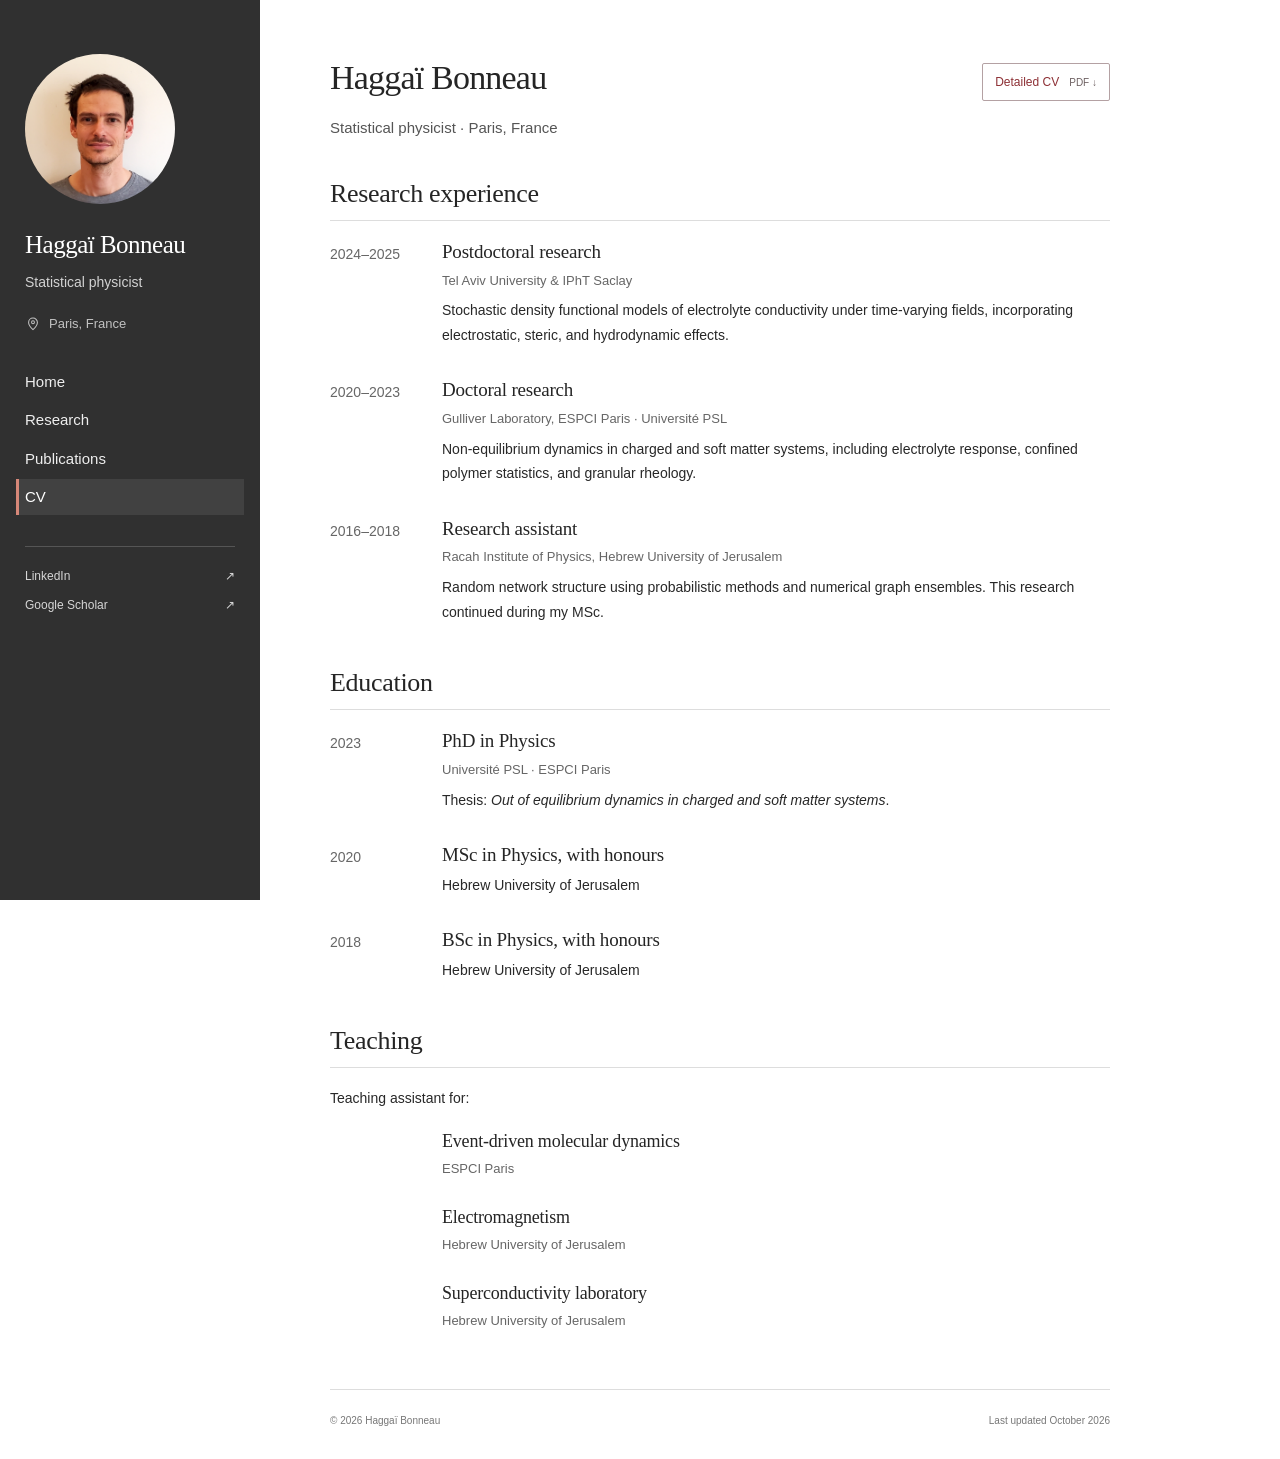
==== commit 7cc6473f: "Use supplied detailed CV and simplify download label" ====
--- a/cv.html
+++ b/cv.html
@@ -1,3 +1,3 @@
 <!doctype html>
-<html lang="en"><head><meta charset="utf-8"><meta name="viewport" content="width=device-width, initial-scale=1"><meta name="description" content="Haggaï Bonneau — physicist working on non-equilibrium statistical physics, stochastic processes, and soft matter. Research, publications, and CV."><meta name="theme-color" content="#303030"><title>Curriculum vitae | Haggaï Bonneau</title><link rel="icon" href="data:,"><link rel="stylesheet" href="style.css?v=20261020-teaching-intro"><link rel="canonical" href="https://haggai-bonneau.github.io/cv.html"><meta property="og:site_name" content="Haggaï Bonneau"><meta property="og:title" content="Curriculum vitae | Haggaï Bonneau"><meta property="og:url" content="https://haggai-bonneau.github.io/cv.html"><meta property="og:type" content="website"><meta property="og:image" content="https://haggai-bonneau.github.io/assets/portrait.jpg"><meta property="og:image:alt" content="Haggaï Bonneau"></head>
-<body><a class="skip" href="#main">Skip to content</a><div class="site-shell"><aside class="sidebar"><a href="index.html" class="identity" aria-label="Haggaï Bonneau homepage"><img class="portrait" src="assets/portrait.jpg" width="1321" height="1331" alt="Haggaï Bonneau"><span class="name">Haggaï Bonneau</span></a><p class="role">Statistical physicist</p><p class="location"><svg viewBox="0 0 20 20" aria-hidden="true"><path d="M15.5 8c0 4-5.5 9-5.5 9S4.5 12 4.5 8a5.5 5.5 0 1 1 11 0Z"/><circle cx="10" cy="7.8" r="1.8"/></svg>Paris, France</p><nav aria-label="Main navigation"><a href="index.html">Home</a><a href="research.html">Research</a><a href="publications.html">Publications</a><a href="cv.html" aria-current="page">CV</a></nav><div class="sidebar-links"><a href="https://www.linkedin.com/in/haggai-bonneau" target="_blank" rel="noopener noreferrer">LinkedIn <span aria-hidden="true">↗</span></a><a href="https://scholar.google.com/citations?user=iTKDGOEAAAAJ&amp;hl=iw&amp;oi=ao" target="_blank" rel="noopener noreferrer">Google Scholar <span aria-hidden="true">↗</span></a></div></aside><div class="main-column"><main id="main"><section><div class="cv-heading"><h1>Haggaï Bonneau</h1><a class="download-button" href="assets/Haggai-Bonneau-Academic-CV.pdf" download="Haggai-Bonneau-Academic-CV.pdf">Download full academic CV <span class="pdf-label">PDF ↓</span></a></div><p class="intro">Statistical physicist · Paris, France<span class="print-contact"><br><a href="https://www.linkedin.com/in/haggai-bonneau">linkedin.com/in/haggai-bonneau</a></span></p><h2 class="cv-section">Research experience</h2><div class="timeline"><article><p class="period">2024–2025</p><div><h3>Postdoctoral research</h3><p class="institution">Tel Aviv University &amp; IPhT Saclay</p><p>Stochastic density functional models of electrolyte conductivity under time-varying fields, incorporating electrostatic, steric, and hydrodynamic effects.</p></div></article><article><p class="period">2020–2023</p><div><h3>Doctoral research</h3><p class="institution">Gulliver Laboratory, ESPCI Paris · Université PSL</p><p>Non-equilibrium dynamics in charged and soft matter systems, including electrolyte response, confined polymer statistics, and granular rheology.</p></div></article><article><p class="period">2016–2018</p><div><h3>Research assistant</h3><p class="institution">Racah Institute of Physics, Hebrew University of Jerusalem</p><p>Random network structure using probabilistic methods and numerical graph ensembles. This research continued during my MSc.</p></div></article></div><h2 class="cv-section">Education</h2><div class="timeline"><article><p class="period">2023</p><div><h3>PhD in Physics</h3><p class="institution">Université PSL · ESPCI Paris</p><p>Thesis: <i>Out of equilibrium dynamics in charged and soft matter systems</i>.</p></div></article><article><p class="period">2020</p><div><h3>MSc in Physics, with honours</h3><p>Hebrew University of Jerusalem</p></div></article><article><p class="period">2018</p><div><h3>BSc in Physics, with honours</h3><p>Hebrew University of Jerusalem</p></div></article></div><h2 class="cv-section">Teaching</h2><p class="teaching-intro">Teaching assistant for:</p><div class="timeline teaching-timeline"><article><div><h3>Event-driven molecular dynamics</h3><p class="institution">ESPCI Paris</p></div></article><article><div><h3>Electromagnetism</h3><p class="institution">Hebrew University of Jerusalem</p></div></article><article><div><h3>Superconductivity laboratory</h3><p class="institution">Hebrew University of Jerusalem</p></div></article></div></section></main><footer><span>© 2026 Haggaï Bonneau</span><span>Last updated October 2026</span></footer></div></div><script src="script.js"></script></body></html>+<html lang="en"><head><meta charset="utf-8"><meta name="viewport" content="width=device-width, initial-scale=1"><meta name="description" content="Haggaï Bonneau — physicist working on non-equilibrium statistical physics, stochastic processes, and soft matter. Research, publications, and CV."><meta name="theme-color" content="#303030"><title>Curriculum vitae | Haggaï Bonneau</title><link rel="icon" href="data:,"><link rel="stylesheet" href="style.css?v=20261020-teaching-intro"><link rel="canonical" href="https://hbonneau.github.io/cv.html"><meta property="og:site_name" content="Haggaï Bonneau"><meta property="og:title" content="Curriculum vitae | Haggaï Bonneau"><meta property="og:url" content="https://hbonneau.github.io/cv.html"><meta property="og:type" content="website"><meta property="og:image" content="https://hbonneau.github.io/assets/portrait.jpg"><meta property="og:image:alt" content="Haggaï Bonneau"></head>
+<body><a class="skip" href="#main">Skip to content</a><div class="site-shell"><aside class="sidebar"><a href="index.html" class="identity" aria-label="Haggaï Bonneau homepage"><img class="portrait" src="assets/portrait.jpg" width="1321" height="1331" alt="Haggaï Bonneau"><span class="name">Haggaï Bonneau</span></a><p class="role">Statistical physicist</p><p class="location"><svg viewBox="0 0 20 20" aria-hidden="true"><path d="M15.5 8c0 4-5.5 9-5.5 9S4.5 12 4.5 8a5.5 5.5 0 1 1 11 0Z"/><circle cx="10" cy="7.8" r="1.8"/></svg>Paris, France</p><nav aria-label="Main navigation"><a href="index.html">Home</a><a href="research.html">Research</a><a href="publications.html">Publications</a><a href="cv.html" aria-current="page">CV</a></nav><div class="sidebar-links"><a href="https://www.linkedin.com/in/haggai-bonneau" target="_blank" rel="noopener noreferrer">LinkedIn <span aria-hidden="true">↗</span></a><a href="https://scholar.google.com/citations?user=iTKDGOEAAAAJ&amp;hl=iw&amp;oi=ao" target="_blank" rel="noopener noreferrer">Google Scholar <span aria-hidden="true">↗</span></a></div></aside><div class="main-column"><main id="main"><section><div class="cv-heading"><h1>Haggaï Bonneau</h1><a class="download-button" href="assets/Haggai-Bonneau-Detailed-CV.pdf" download="Haggai-Bonneau-Detailed-CV.pdf">Detailed CV <span class="pdf-label">PDF ↓</span></a></div><p class="intro">Statistical physicist · Paris, France<span class="print-contact"><br><a href="https://www.linkedin.com/in/haggai-bonneau">linkedin.com/in/haggai-bonneau</a></span></p><h2 class="cv-section">Research experience</h2><div class="timeline"><article><p class="period">2024–2025</p><div><h3>Postdoctoral research</h3><p class="institution">Tel Aviv University &amp; IPhT Saclay</p><p>Stochastic density functional models of electrolyte conductivity under time-varying fields, incorporating electrostatic, steric, and hydrodynamic effects.</p></div></article><article><p class="period">2020–2023</p><div><h3>Doctoral research</h3><p class="institution">Gulliver Laboratory, ESPCI Paris · Université PSL</p><p>Non-equilibrium dynamics in charged and soft matter systems, including electrolyte response, confined polymer statistics, and granular rheology.</p></div></article><article><p class="period">2016–2018</p><div><h3>Research assistant</h3><p class="institution">Racah Institute of Physics, Hebrew University of Jerusalem</p><p>Random network structure using probabilistic methods and numerical graph ensembles. This research continued during my MSc.</p></div></article></div><h2 class="cv-section">Education</h2><div class="timeline"><article><p class="period">2023</p><div><h3>PhD in Physics</h3><p class="institution">Université PSL · ESPCI Paris</p><p>Thesis: <i>Out of equilibrium dynamics in charged and soft matter systems</i>.</p></div></article><article><p class="period">2020</p><div><h3>MSc in Physics, with honours</h3><p>Hebrew University of Jerusalem</p></div></article><article><p class="period">2018</p><div><h3>BSc in Physics, with honours</h3><p>Hebrew University of Jerusalem</p></div></article></div><h2 class="cv-section">Teaching</h2><p class="teaching-intro">Teaching assistant for:</p><div class="timeline teaching-timeline"><article><div><h3>Event-driven molecular dynamics</h3><p class="institution">ESPCI Paris</p></div></article><article><div><h3>Electromagnetism</h3><p class="institution">Hebrew University of Jerusalem</p></div></article><article><div><h3>Superconductivity laboratory</h3><p class="institution">Hebrew University of Jerusalem</p></div></article></div></section></main><footer><span>© 2026 Haggaï Bonneau</span><span>Last updated October 2026</span></footer></div></div><script src="script.js"></script></body></html>
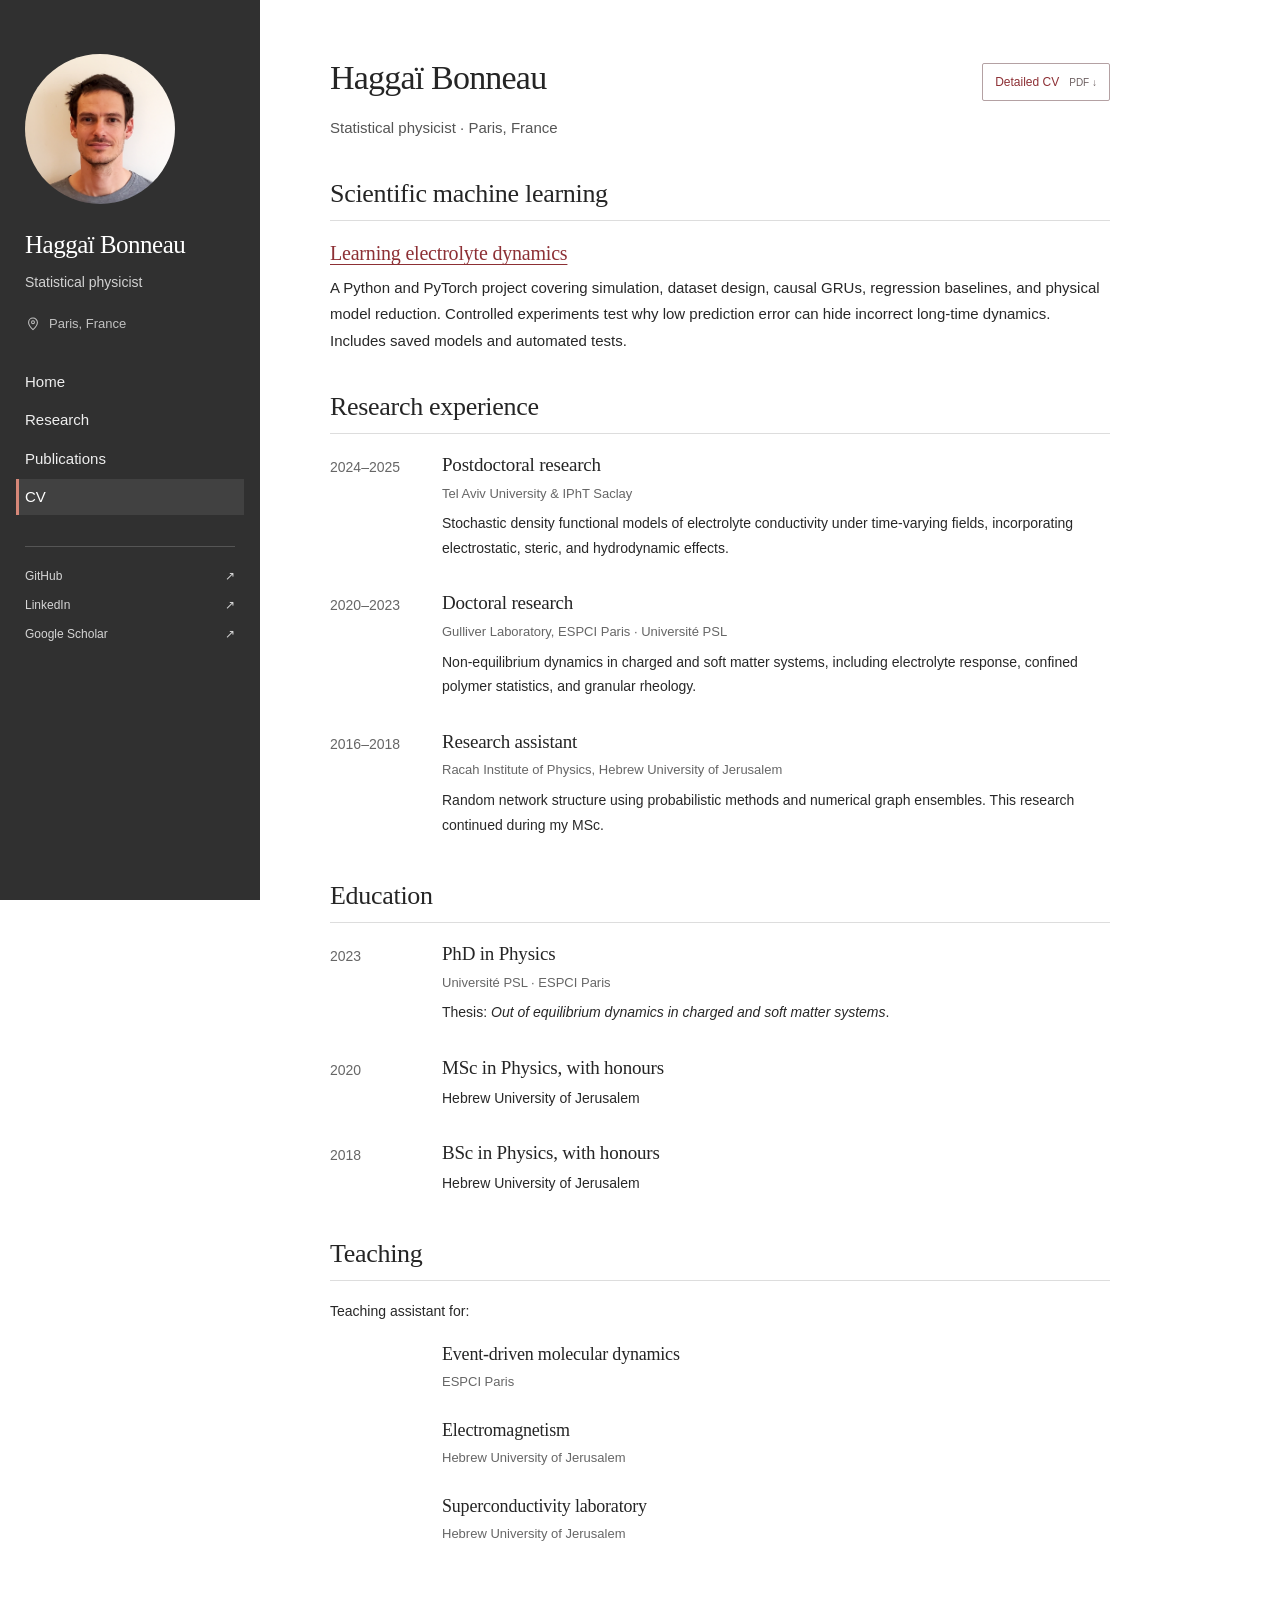
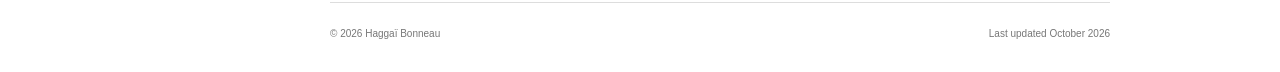
==== commit cd2a9987: "Connect scientific ML project with research profile and CV" ====
--- a/cv.html
+++ b/cv.html
@@ -1,3 +1,3 @@
 <!doctype html>
-<html lang="en"><head><meta charset="utf-8"><meta name="viewport" content="width=device-width, initial-scale=1"><meta name="description" content="Haggaï Bonneau — physicist working on non-equilibrium statistical physics, stochastic processes, and soft matter. Research, publications, and CV."><meta name="theme-color" content="#303030"><title>Curriculum vitae | Haggaï Bonneau</title><link rel="icon" href="data:,"><link rel="stylesheet" href="style.css?v=20261020-teaching-intro"><link rel="canonical" href="https://hbonneau.github.io/cv.html"><meta property="og:site_name" content="Haggaï Bonneau"><meta property="og:title" content="Curriculum vitae | Haggaï Bonneau"><meta property="og:url" content="https://hbonneau.github.io/cv.html"><meta property="og:type" content="website"><meta property="og:image" content="https://hbonneau.github.io/assets/portrait.jpg"><meta property="og:image:alt" content="Haggaï Bonneau"></head>
-<body><a class="skip" href="#main">Skip to content</a><div class="site-shell"><aside class="sidebar"><a href="index.html" class="identity" aria-label="Haggaï Bonneau homepage"><img class="portrait" src="assets/portrait.jpg" width="1321" height="1331" alt="Haggaï Bonneau"><span class="name">Haggaï Bonneau</span></a><p class="role">Statistical physicist</p><p class="location"><svg viewBox="0 0 20 20" aria-hidden="true"><path d="M15.5 8c0 4-5.5 9-5.5 9S4.5 12 4.5 8a5.5 5.5 0 1 1 11 0Z"/><circle cx="10" cy="7.8" r="1.8"/></svg>Paris, France</p><nav aria-label="Main navigation"><a href="index.html">Home</a><a href="research.html">Research</a><a href="publications.html">Publications</a><a href="cv.html" aria-current="page">CV</a></nav><div class="sidebar-links"><a href="https://www.linkedin.com/in/haggai-bonneau" target="_blank" rel="noopener noreferrer">LinkedIn <span aria-hidden="true">↗</span></a><a href="https://scholar.google.com/citations?user=iTKDGOEAAAAJ&amp;hl=iw&amp;oi=ao" target="_blank" rel="noopener noreferrer">Google Scholar <span aria-hidden="true">↗</span></a></div></aside><div class="main-column"><main id="main"><section><div class="cv-heading"><h1>Haggaï Bonneau</h1><a class="download-button" href="assets/Haggai-Bonneau-Detailed-CV.pdf" download="Haggai-Bonneau-Detailed-CV.pdf">Detailed CV <span class="pdf-label">PDF ↓</span></a></div><p class="intro">Statistical physicist · Paris, France<span class="print-contact"><br><a href="https://www.linkedin.com/in/haggai-bonneau">linkedin.com/in/haggai-bonneau</a></span></p><h2 class="cv-section">Research experience</h2><div class="timeline"><article><p class="period">2024–2025</p><div><h3>Postdoctoral research</h3><p class="institution">Tel Aviv University &amp; IPhT Saclay</p><p>Stochastic density functional models of electrolyte conductivity under time-varying fields, incorporating electrostatic, steric, and hydrodynamic effects.</p></div></article><article><p class="period">2020–2023</p><div><h3>Doctoral research</h3><p class="institution">Gulliver Laboratory, ESPCI Paris · Université PSL</p><p>Non-equilibrium dynamics in charged and soft matter systems, including electrolyte response, confined polymer statistics, and granular rheology.</p></div></article><article><p class="period">2016–2018</p><div><h3>Research assistant</h3><p class="institution">Racah Institute of Physics, Hebrew University of Jerusalem</p><p>Random network structure using probabilistic methods and numerical graph ensembles. This research continued during my MSc.</p></div></article></div><h2 class="cv-section">Education</h2><div class="timeline"><article><p class="period">2023</p><div><h3>PhD in Physics</h3><p class="institution">Université PSL · ESPCI Paris</p><p>Thesis: <i>Out of equilibrium dynamics in charged and soft matter systems</i>.</p></div></article><article><p class="period">2020</p><div><h3>MSc in Physics, with honours</h3><p>Hebrew University of Jerusalem</p></div></article><article><p class="period">2018</p><div><h3>BSc in Physics, with honours</h3><p>Hebrew University of Jerusalem</p></div></article></div><h2 class="cv-section">Teaching</h2><p class="teaching-intro">Teaching assistant for:</p><div class="timeline teaching-timeline"><article><div><h3>Event-driven molecular dynamics</h3><p class="institution">ESPCI Paris</p></div></article><article><div><h3>Electromagnetism</h3><p class="institution">Hebrew University of Jerusalem</p></div></article><article><div><h3>Superconductivity laboratory</h3><p class="institution">Hebrew University of Jerusalem</p></div></article></div></section></main><footer><span>© 2026 Haggaï Bonneau</span><span>Last updated October 2026</span></footer></div></div><script src="script.js"></script></body></html>+<html lang="en"><head><meta charset="utf-8"><meta name="viewport" content="width=device-width, initial-scale=1"><meta name="description" content="Haggaï Bonneau — statistical physicist working on scientific machine learning, stochastic processes, and soft matter. Research, projects, and CV."><meta name="theme-color" content="#303030"><title>Curriculum vitae | Haggaï Bonneau</title><link rel="icon" href="data:,"><link rel="stylesheet" href="style.css?v=20261028-ml-project"><link rel="canonical" href="https://hbonneau.github.io/cv.html"><meta property="og:site_name" content="Haggaï Bonneau"><meta property="og:title" content="Curriculum vitae | Haggaï Bonneau"><meta property="og:url" content="https://hbonneau.github.io/cv.html"><meta property="og:type" content="website"><meta property="og:image" content="https://hbonneau.github.io/assets/portrait.jpg"><meta property="og:image:alt" content="Haggaï Bonneau"></head>
+<body><a class="skip" href="#main">Skip to content</a><div class="site-shell"><aside class="sidebar"><a href="index.html" class="identity" aria-label="Haggaï Bonneau homepage"><img class="portrait" src="assets/portrait.jpg" width="1321" height="1331" alt="Haggaï Bonneau"><span class="name">Haggaï Bonneau</span></a><p class="role">Statistical physicist</p><p class="location"><svg viewBox="0 0 20 20" aria-hidden="true"><path d="M15.5 8c0 4-5.5 9-5.5 9S4.5 12 4.5 8a5.5 5.5 0 1 1 11 0Z"/><circle cx="10" cy="7.8" r="1.8"/></svg>Paris, France</p><nav aria-label="Main navigation"><a href="index.html">Home</a><a href="research.html">Research</a><a href="publications.html">Publications</a><a href="cv.html" aria-current="page">CV</a></nav><div class="sidebar-links"><a href="https://github.com/HBonneau" target="_blank" rel="noopener noreferrer">GitHub <span aria-hidden="true">↗</span></a><a href="https://www.linkedin.com/in/haggai-bonneau" target="_blank" rel="noopener noreferrer">LinkedIn <span aria-hidden="true">↗</span></a><a href="https://scholar.google.com/citations?user=iTKDGOEAAAAJ&amp;hl=iw&amp;oi=ao" target="_blank" rel="noopener noreferrer">Google Scholar <span aria-hidden="true">↗</span></a></div></aside><div class="main-column"><main id="main"><section><div class="cv-heading"><h1>Haggaï Bonneau</h1><a class="download-button" href="assets/Haggai-Bonneau-Detailed-CV.pdf" download="Haggai-Bonneau-Detailed-CV.pdf">Detailed CV <span class="pdf-label">PDF ↓</span></a></div><p class="intro">Statistical physicist · Paris, France<span class="print-contact"><br><a href="https://www.linkedin.com/in/haggai-bonneau">linkedin.com/in/haggai-bonneau</a></span></p><h2 class="cv-section">Scientific machine learning</h2><h3><a href="https://github.com/HBonneau/electrolyte-memory-surrogates">Learning electrolyte dynamics</a></h3><p>A Python and PyTorch project covering simulation, dataset design, causal GRUs, regression baselines, and physical model reduction. Controlled experiments test why low prediction error can hide incorrect long-time dynamics. Includes saved models and automated tests.</p><h2 class="cv-section">Research experience</h2><div class="timeline"><article><p class="period">2024–2025</p><div><h3>Postdoctoral research</h3><p class="institution">Tel Aviv University &amp; IPhT Saclay</p><p>Stochastic density functional models of electrolyte conductivity under time-varying fields, incorporating electrostatic, steric, and hydrodynamic effects.</p></div></article><article><p class="period">2020–2023</p><div><h3>Doctoral research</h3><p class="institution">Gulliver Laboratory, ESPCI Paris · Université PSL</p><p>Non-equilibrium dynamics in charged and soft matter systems, including electrolyte response, confined polymer statistics, and granular rheology.</p></div></article><article><p class="period">2016–2018</p><div><h3>Research assistant</h3><p class="institution">Racah Institute of Physics, Hebrew University of Jerusalem</p><p>Random network structure using probabilistic methods and numerical graph ensembles. This research continued during my MSc.</p></div></article></div><h2 class="cv-section">Education</h2><div class="timeline"><article><p class="period">2023</p><div><h3>PhD in Physics</h3><p class="institution">Université PSL · ESPCI Paris</p><p>Thesis: <i>Out of equilibrium dynamics in charged and soft matter systems</i>.</p></div></article><article><p class="period">2020</p><div><h3>MSc in Physics, with honours</h3><p>Hebrew University of Jerusalem</p></div></article><article><p class="period">2018</p><div><h3>BSc in Physics, with honours</h3><p>Hebrew University of Jerusalem</p></div></article></div><h2 class="cv-section">Teaching</h2><p class="teaching-intro">Teaching assistant for:</p><div class="timeline teaching-timeline"><article><div><h3>Event-driven molecular dynamics</h3><p class="institution">ESPCI Paris</p></div></article><article><div><h3>Electromagnetism</h3><p class="institution">Hebrew University of Jerusalem</p></div></article><article><div><h3>Superconductivity laboratory</h3><p class="institution">Hebrew University of Jerusalem</p></div></article></div></section></main><footer><span>© 2026 Haggaï Bonneau</span><span>Last updated October 2026</span></footer></div></div><script src="script.js"></script></body></html>
--- a/style.css
+++ b/style.css
@@ -61,3 +61,6 @@
 .teaching-timeline article>div{grid-column:2}
 .teaching-timeline h3{font-size:18px;line-height:1.4}
 @media screen and (max-width:700px){.teaching-timeline h3{font-size:17px}}
+
+/* Scientific ML project. */
+.ml-project{margin-top:32px}.ml-project h2{margin-bottom:16px}.ml-project .home-research{margin:22px 0}.ml-project img{border:1px solid var(--line)}
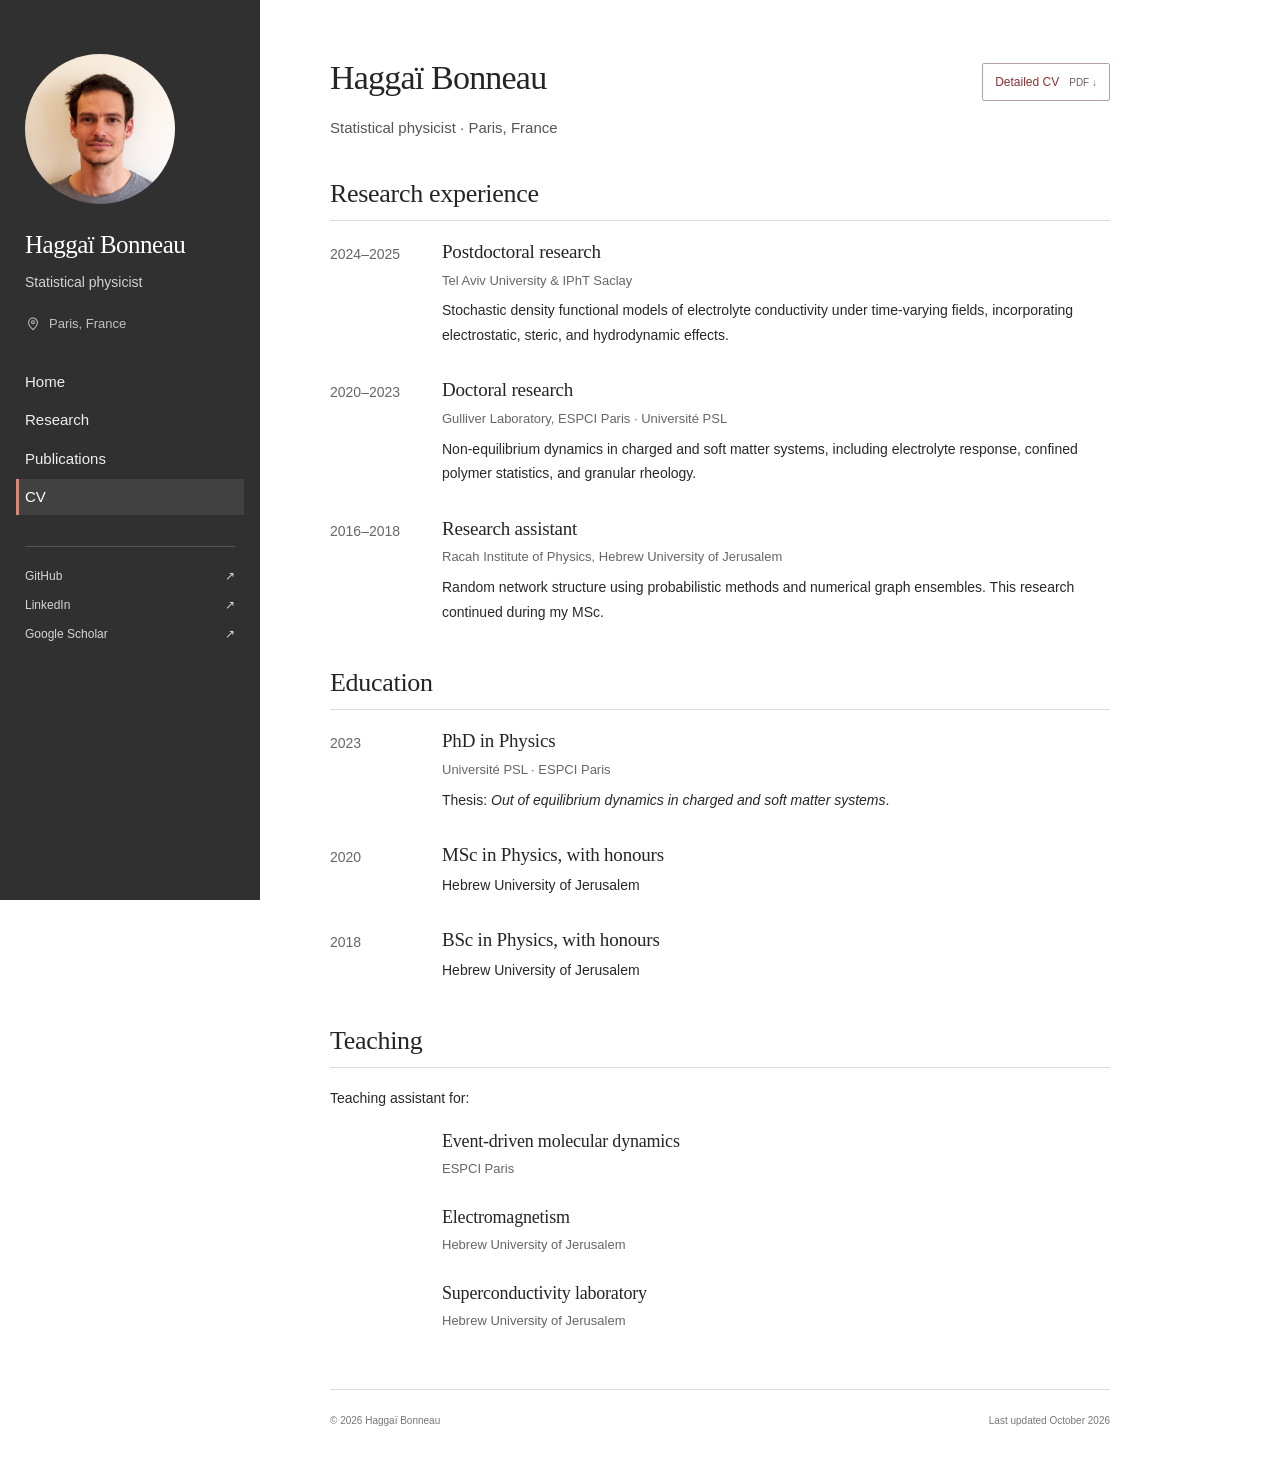
==== commit f21e60e0: "Restore research experience as the opening CV section" ====
--- a/cv.html
+++ b/cv.html
@@ -1,3 +1,3 @@
 <!doctype html>
 <html lang="en"><head><meta charset="utf-8"><meta name="viewport" content="width=device-width, initial-scale=1"><meta name="description" content="Haggaï Bonneau — statistical physicist working on scientific machine learning, stochastic processes, and soft matter. Research, projects, and CV."><meta name="theme-color" content="#303030"><title>Curriculum vitae | Haggaï Bonneau</title><link rel="icon" href="data:,"><link rel="stylesheet" href="style.css?v=20261028-ml-project"><link rel="canonical" href="https://hbonneau.github.io/cv.html"><meta property="og:site_name" content="Haggaï Bonneau"><meta property="og:title" content="Curriculum vitae | Haggaï Bonneau"><meta property="og:url" content="https://hbonneau.github.io/cv.html"><meta property="og:type" content="website"><meta property="og:image" content="https://hbonneau.github.io/assets/portrait.jpg"><meta property="og:image:alt" content="Haggaï Bonneau"></head>
-<body><a class="skip" href="#main">Skip to content</a><div class="site-shell"><aside class="sidebar"><a href="index.html" class="identity" aria-label="Haggaï Bonneau homepage"><img class="portrait" src="assets/portrait.jpg" width="1321" height="1331" alt="Haggaï Bonneau"><span class="name">Haggaï Bonneau</span></a><p class="role">Statistical physicist</p><p class="location"><svg viewBox="0 0 20 20" aria-hidden="true"><path d="M15.5 8c0 4-5.5 9-5.5 9S4.5 12 4.5 8a5.5 5.5 0 1 1 11 0Z"/><circle cx="10" cy="7.8" r="1.8"/></svg>Paris, France</p><nav aria-label="Main navigation"><a href="index.html">Home</a><a href="research.html">Research</a><a href="publications.html">Publications</a><a href="cv.html" aria-current="page">CV</a></nav><div class="sidebar-links"><a href="https://github.com/HBonneau" target="_blank" rel="noopener noreferrer">GitHub <span aria-hidden="true">↗</span></a><a href="https://www.linkedin.com/in/haggai-bonneau" target="_blank" rel="noopener noreferrer">LinkedIn <span aria-hidden="true">↗</span></a><a href="https://scholar.google.com/citations?user=iTKDGOEAAAAJ&amp;hl=iw&amp;oi=ao" target="_blank" rel="noopener noreferrer">Google Scholar <span aria-hidden="true">↗</span></a></div></aside><div class="main-column"><main id="main"><section><div class="cv-heading"><h1>Haggaï Bonneau</h1><a class="download-button" href="assets/Haggai-Bonneau-Detailed-CV.pdf" download="Haggai-Bonneau-Detailed-CV.pdf">Detailed CV <span class="pdf-label">PDF ↓</span></a></div><p class="intro">Statistical physicist · Paris, France<span class="print-contact"><br><a href="https://www.linkedin.com/in/haggai-bonneau">linkedin.com/in/haggai-bonneau</a></span></p><h2 class="cv-section">Scientific machine learning</h2><h3><a href="https://github.com/HBonneau/electrolyte-memory-surrogates">Learning electrolyte dynamics</a></h3><p>A Python and PyTorch project covering simulation, dataset design, causal GRUs, regression baselines, and physical model reduction. Controlled experiments test why low prediction error can hide incorrect long-time dynamics. Includes saved models and automated tests.</p><h2 class="cv-section">Research experience</h2><div class="timeline"><article><p class="period">2024–2025</p><div><h3>Postdoctoral research</h3><p class="institution">Tel Aviv University &amp; IPhT Saclay</p><p>Stochastic density functional models of electrolyte conductivity under time-varying fields, incorporating electrostatic, steric, and hydrodynamic effects.</p></div></article><article><p class="period">2020–2023</p><div><h3>Doctoral research</h3><p class="institution">Gulliver Laboratory, ESPCI Paris · Université PSL</p><p>Non-equilibrium dynamics in charged and soft matter systems, including electrolyte response, confined polymer statistics, and granular rheology.</p></div></article><article><p class="period">2016–2018</p><div><h3>Research assistant</h3><p class="institution">Racah Institute of Physics, Hebrew University of Jerusalem</p><p>Random network structure using probabilistic methods and numerical graph ensembles. This research continued during my MSc.</p></div></article></div><h2 class="cv-section">Education</h2><div class="timeline"><article><p class="period">2023</p><div><h3>PhD in Physics</h3><p class="institution">Université PSL · ESPCI Paris</p><p>Thesis: <i>Out of equilibrium dynamics in charged and soft matter systems</i>.</p></div></article><article><p class="period">2020</p><div><h3>MSc in Physics, with honours</h3><p>Hebrew University of Jerusalem</p></div></article><article><p class="period">2018</p><div><h3>BSc in Physics, with honours</h3><p>Hebrew University of Jerusalem</p></div></article></div><h2 class="cv-section">Teaching</h2><p class="teaching-intro">Teaching assistant for:</p><div class="timeline teaching-timeline"><article><div><h3>Event-driven molecular dynamics</h3><p class="institution">ESPCI Paris</p></div></article><article><div><h3>Electromagnetism</h3><p class="institution">Hebrew University of Jerusalem</p></div></article><article><div><h3>Superconductivity laboratory</h3><p class="institution">Hebrew University of Jerusalem</p></div></article></div></section></main><footer><span>© 2026 Haggaï Bonneau</span><span>Last updated October 2026</span></footer></div></div><script src="script.js"></script></body></html>+<body><a class="skip" href="#main">Skip to content</a><div class="site-shell"><aside class="sidebar"><a href="index.html" class="identity" aria-label="Haggaï Bonneau homepage"><img class="portrait" src="assets/portrait.jpg" width="1321" height="1331" alt="Haggaï Bonneau"><span class="name">Haggaï Bonneau</span></a><p class="role">Statistical physicist</p><p class="location"><svg viewBox="0 0 20 20" aria-hidden="true"><path d="M15.5 8c0 4-5.5 9-5.5 9S4.5 12 4.5 8a5.5 5.5 0 1 1 11 0Z"/><circle cx="10" cy="7.8" r="1.8"/></svg>Paris, France</p><nav aria-label="Main navigation"><a href="index.html">Home</a><a href="research.html">Research</a><a href="publications.html">Publications</a><a href="cv.html" aria-current="page">CV</a></nav><div class="sidebar-links"><a href="https://github.com/HBonneau" target="_blank" rel="noopener noreferrer">GitHub <span aria-hidden="true">↗</span></a><a href="https://www.linkedin.com/in/haggai-bonneau" target="_blank" rel="noopener noreferrer">LinkedIn <span aria-hidden="true">↗</span></a><a href="https://scholar.google.com/citations?user=iTKDGOEAAAAJ&amp;hl=iw&amp;oi=ao" target="_blank" rel="noopener noreferrer">Google Scholar <span aria-hidden="true">↗</span></a></div></aside><div class="main-column"><main id="main"><section><div class="cv-heading"><h1>Haggaï Bonneau</h1><a class="download-button" href="assets/Haggai-Bonneau-Detailed-CV.pdf" download="Haggai-Bonneau-Detailed-CV.pdf">Detailed CV <span class="pdf-label">PDF ↓</span></a></div><p class="intro">Statistical physicist · Paris, France<span class="print-contact"><br><a href="https://www.linkedin.com/in/haggai-bonneau">linkedin.com/in/haggai-bonneau</a></span></p><h2 class="cv-section">Research experience</h2><div class="timeline"><article><p class="period">2024–2025</p><div><h3>Postdoctoral research</h3><p class="institution">Tel Aviv University &amp; IPhT Saclay</p><p>Stochastic density functional models of electrolyte conductivity under time-varying fields, incorporating electrostatic, steric, and hydrodynamic effects.</p></div></article><article><p class="period">2020–2023</p><div><h3>Doctoral research</h3><p class="institution">Gulliver Laboratory, ESPCI Paris · Université PSL</p><p>Non-equilibrium dynamics in charged and soft matter systems, including electrolyte response, confined polymer statistics, and granular rheology.</p></div></article><article><p class="period">2016–2018</p><div><h3>Research assistant</h3><p class="institution">Racah Institute of Physics, Hebrew University of Jerusalem</p><p>Random network structure using probabilistic methods and numerical graph ensembles. This research continued during my MSc.</p></div></article></div><h2 class="cv-section">Education</h2><div class="timeline"><article><p class="period">2023</p><div><h3>PhD in Physics</h3><p class="institution">Université PSL · ESPCI Paris</p><p>Thesis: <i>Out of equilibrium dynamics in charged and soft matter systems</i>.</p></div></article><article><p class="period">2020</p><div><h3>MSc in Physics, with honours</h3><p>Hebrew University of Jerusalem</p></div></article><article><p class="period">2018</p><div><h3>BSc in Physics, with honours</h3><p>Hebrew University of Jerusalem</p></div></article></div><h2 class="cv-section">Teaching</h2><p class="teaching-intro">Teaching assistant for:</p><div class="timeline teaching-timeline"><article><div><h3>Event-driven molecular dynamics</h3><p class="institution">ESPCI Paris</p></div></article><article><div><h3>Electromagnetism</h3><p class="institution">Hebrew University of Jerusalem</p></div></article><article><div><h3>Superconductivity laboratory</h3><p class="institution">Hebrew University of Jerusalem</p></div></article></div></section></main><footer><span>© 2026 Haggaï Bonneau</span><span>Last updated October 2026</span></footer></div></div><script src="script.js"></script></body></html>
